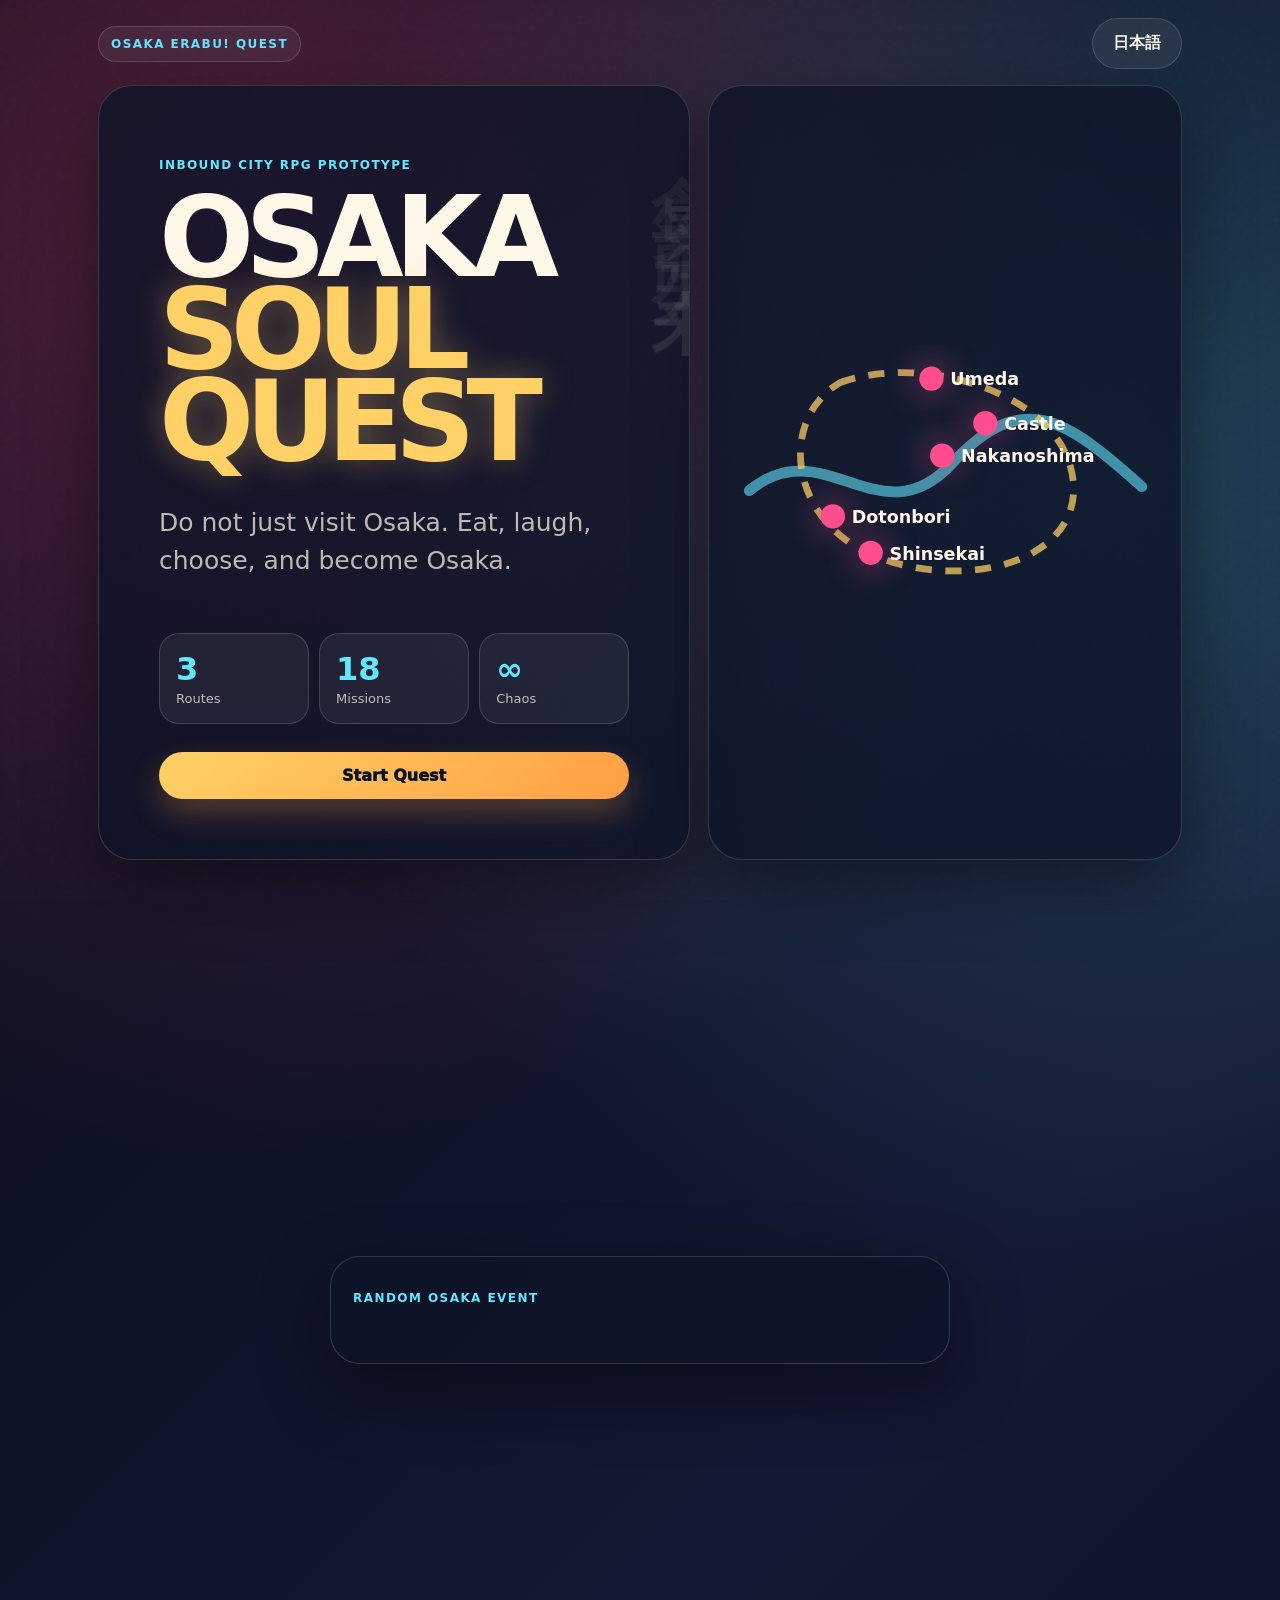
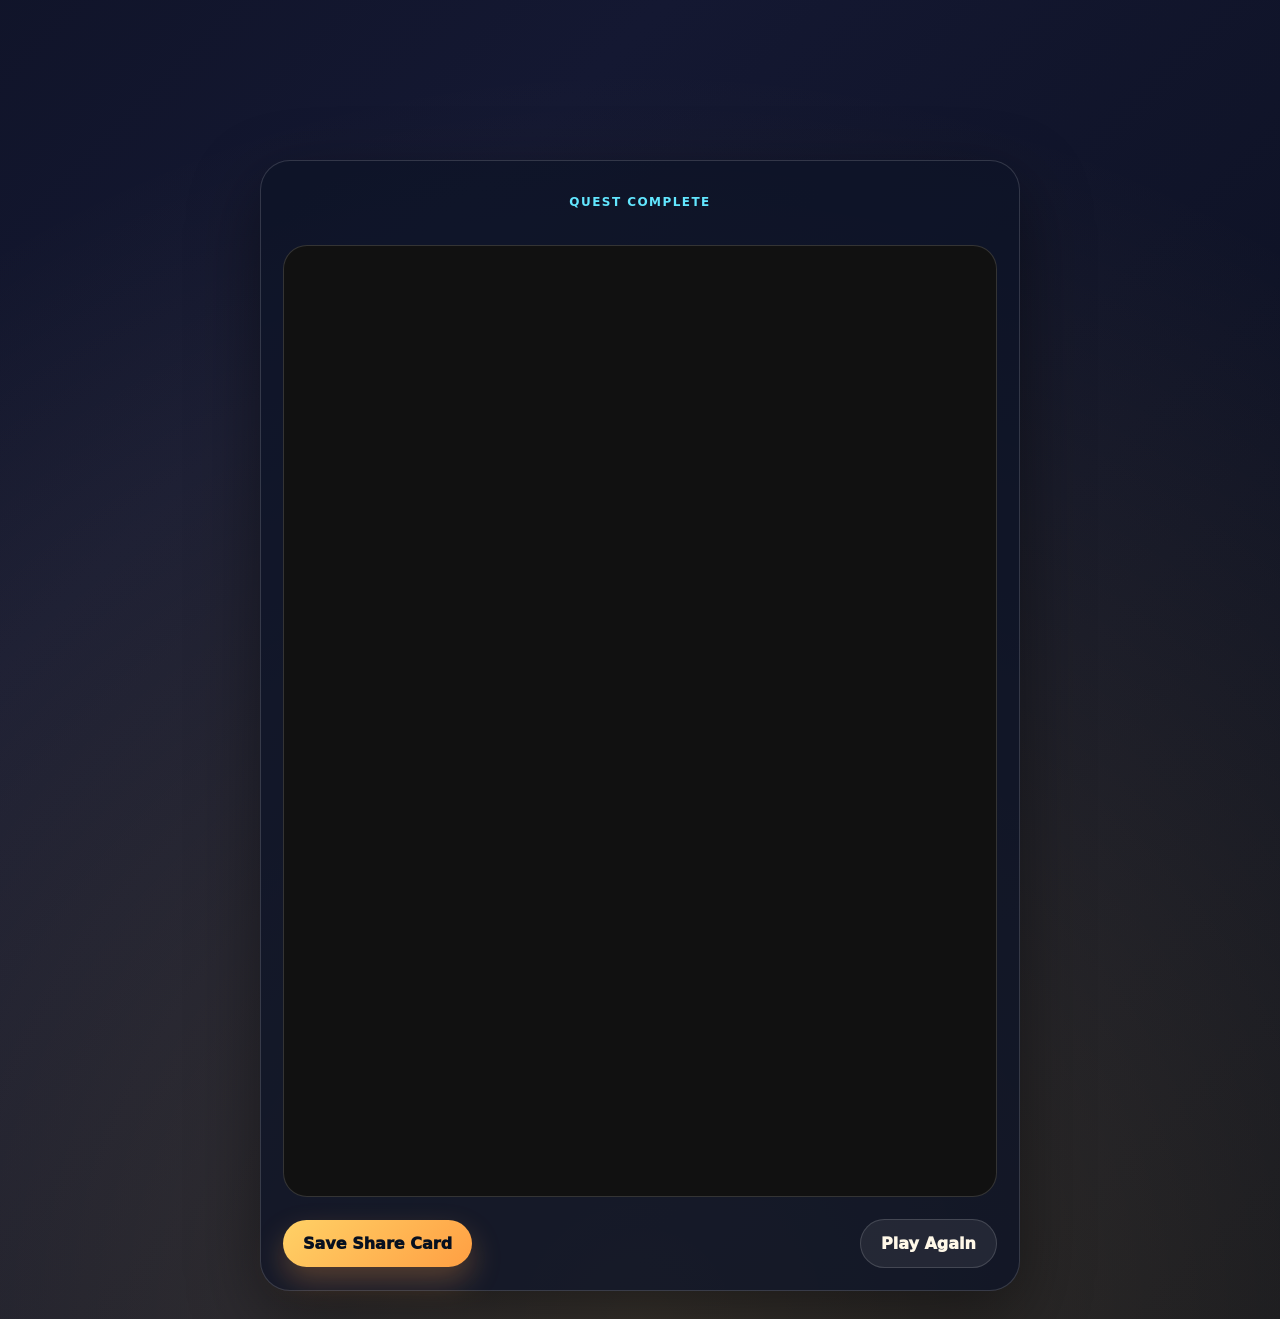
==== osaka-soul-quest/index.html @ 1fc29d1c "Deploy Osaka Soul Quest MVP" ====
<!doctype html>
<html lang="en">
<head>
<meta charset="utf-8" />
<meta name="viewport" content="width=device-width,initial-scale=1,viewport-fit=cover" />
<title>OSAKA SOUL QUEST</title>
<meta name="theme-color" content="#080b16" />
<style>
:root{--bg:#080b16;--panel:rgba(14,20,39,.78);--line:rgba(255,255,255,.15);--text:#fff8e8;--muted:rgba(255,248,232,.72);--gold:#ffd166;--pink:#ff4d8d;--cyan:#62e7ff;--orange:#ff9f43;--green:#8affb2;--purple:#b086ff;font-family:Inter,system-ui,-apple-system,BlinkMacSystemFont,"Segoe UI",sans-serif}*{box-sizing:border-box}body{margin:0;min-height:100dvh;color:var(--text);background:radial-gradient(circle at 18% 8%,rgba(255,77,141,.28),transparent 32%),radial-gradient(circle at 85% 16%,rgba(98,231,255,.22),transparent 31%),radial-gradient(circle at 50% 100%,rgba(255,209,102,.18),transparent 42%),linear-gradient(135deg,#080b16,#141832 54%,#090d1a);overflow-x:hidden}body:before{content:"";position:fixed;inset:0;pointer-events:none;opacity:.16;background-image:url("data:image/svg+xml,%3Csvg viewBox='0 0 180 180' xmlns='http://www.w3.org/2000/svg'%3E%3Cfilter id='n'%3E%3CfeTurbulence type='fractalNoise' baseFrequency='.8' numOctaves='3' stitchTiles='stitch'/%3E%3C/filter%3E%3Crect width='180' height='180' filter='url(%23n)' opacity='.5'/%3E%3C/svg%3E");mix-blend-mode:soft-light}.app{width:min(1120px,100%);min-height:100dvh;margin:0 auto;padding:max(18px,env(safe-area-inset-top)) 18px max(28px,env(safe-area-inset-bottom))}.screen{display:none;animation:rise .28s ease both}.screen.active{display:block}@keyframes rise{from{opacity:0;transform:translateY(10px)}to{opacity:1;transform:none}}.glass{border:1px solid var(--line);background:var(--panel);box-shadow:0 24px 70px rgba(0,0,0,.44);backdrop-filter:blur(22px);-webkit-backdrop-filter:blur(22px)}button{font:inherit;color:inherit;border:0;cursor:pointer;-webkit-tap-highlight-color:transparent}button:disabled{opacity:.42;cursor:not-allowed}.top,.head,.playHead,.meterRow,.finalActions{display:flex;align-items:center;justify-content:space-between;gap:14px}.top{margin-bottom:16px}.brand,.eyebrow{letter-spacing:.12em;text-transform:uppercase;font-size:12px;color:var(--cyan);font-weight:900}.brand{padding:10px 12px;border:1px solid var(--line);border-radius:999px;background:rgba(255,255,255,.06)}.hero{display:grid;grid-template-columns:1fr .8fr;gap:18px}.heroCard{min-height:620px;border-radius:34px;padding:clamp(24px,5vw,60px);display:flex;flex-direction:column;justify-content:center;position:relative;overflow:hidden}.heroCard:after{content:"食 笑 商 水 天 未来";position:absolute;right:-40px;top:35px;writing-mode:vertical-rl;font-size:66px;font-weight:1000;color:rgba(255,255,255,.055)}h1{margin:8px 0 12px;font-size:clamp(54px,10vw,112px);line-height:.82;letter-spacing:-.08em}h1 span{color:var(--gold);text-shadow:0 0 32px rgba(255,209,102,.35)}.copy{max-width:560px;color:var(--muted);font-size:clamp(18px,2.4vw,25px);line-height:1.52}.stats{display:grid;grid-template-columns:repeat(3,1fr);gap:10px;margin:28px 0}.stats div{padding:16px;border-radius:20px;border:1px solid var(--line);background:rgba(255,255,255,.06)}.stats strong{display:block;font-size:32px;color:var(--cyan)}.stats span{color:var(--muted);font-size:13px}.primary,.ghost,.back{border-radius:999px;padding:14px 20px;font-weight:950;transition:.16s}.primary{color:#07101f;background:linear-gradient(135deg,var(--gold),var(--orange));box-shadow:0 14px 30px rgba(255,159,67,.28)}.ghost,.back{background:rgba(255,255,255,.07);border:1px solid var(--line)}.primary:active,.ghost:active,.back:active,.card:active,.route:active,.choice:active{transform:scale(.98)}.pulse{animation:pulse 1.8s ease-in-out infinite}@keyframes pulse{50%{box-shadow:0 0 0 10px rgba(255,209,102,.10)}}.map{min-height:620px;border-radius:34px;padding:20px;display:flex;align-items:center}.map svg{width:100%;height:auto}.river{fill:none;stroke:var(--cyan);stroke-width:8;stroke-linecap:round;opacity:.58}.loop{fill:none;stroke:var(--gold);stroke-width:5;stroke-dasharray:12 10;opacity:.72}.node circle{fill:var(--pink);filter:drop-shadow(0 0 12px rgba(255,77,141,.65))}.node text{fill:var(--text);font-size:13px;font-weight:850}.head{margin:14px 0 18px}.head h2,.playHead h2{margin:2px 0 0;font-size:clamp(28px,4vw,48px);line-height:1}.grid,.routes{display:grid;grid-template-columns:repeat(3,1fr);gap:14px}.card,.route{padding:18px;border-radius:24px;text-align:left;background:rgba(255,255,255,.06);border:1px solid var(--line);min-height:150px}.card.active,.route.active,.choice.active{outline:3px solid rgba(255,209,102,.9);background:rgba(255,209,102,.12)}.icon{font-size:38px}.card h3,.route h3{margin:10px 0 8px;font-size:22px}.card p,.route p{margin:0;color:var(--muted);line-height:1.45}.route small{display:inline-block;margin-top:12px;color:var(--gold);font-weight:900}.sticky{position:sticky;bottom:14px;width:100%;margin-top:18px}.playHead{position:sticky;top:10px;z-index:3;border-radius:24px;padding:16px 18px;margin-bottom:14px}.hud{border-radius:24px;padding:16px;margin-bottom:16px}.meter{height:14px;border-radius:999px;background:rgba(255,255,255,.09);overflow:hidden}.fill{height:100%;width:0;background:linear-gradient(90deg,var(--cyan),var(--pink),var(--gold));border-radius:inherit;transition:.25s}.souls{display:flex;flex-wrap:wrap;gap:8px;margin-top:12px}.soul{padding:8px 10px;border-radius:999px;background:rgba(255,255,255,.07);border:1px solid var(--line);font-size:12px;font-weight:850}.layout{display:grid;grid-template-columns:1fr 330px;gap:16px}.mission,.side,.eventCard,.finalCard{border-radius:30px;padding:22px}.badge{width:54px;height:54px;border-radius:18px;display:grid;place-items:center;background:linear-gradient(135deg,var(--pink),var(--purple));font-size:22px;font-weight:1000}.place{color:var(--gold);font-weight:900;margin:14px 0 4px}.mission h3{font-size:clamp(30px,5vw,58px);line-height:.98;margin:0 0 14px}.story{font-size:18px;line-height:1.62;color:var(--muted)}.interaction{display:grid;gap:10px;margin:18px 0}.choice{width:100%;text-align:left;border-radius:18px;padding:14px 16px;background:rgba(255,255,255,.07);border:1px solid var(--line);font-weight:850}.actions{display:flex;gap:10px}.actions .primary{flex:1}.timeline{padding-left:22px;color:var(--muted)}.timeline li{margin:0 0 10px}.timeline li.done{color:var(--green);font-weight:900}.phrase{margin-top:18px;border-radius:22px;padding:18px;background:rgba(255,255,255,.06);border:1px solid var(--line)}.phrase strong{display:block;font-size:24px;color:var(--gold)}.phrase span{color:var(--muted)}.event{min-height:100dvh;display:grid;place-items:center}.eventCard{width:min(620px,100%)}.eventCard h2{font-size:44px;line-height:1;margin:8px 0 12px}.final{display:grid;place-items:center}.finalCard{width:min(760px,100%);text-align:center}.finalCard h2{font-size:clamp(34px,7vw,68px);line-height:.98;color:var(--gold);margin:8px 0 10px}canvas{width:100%;height:auto;border-radius:24px;border:1px solid var(--line);margin:18px 0;background:#111}.toast{position:fixed;left:50%;bottom:max(20px,env(safe-area-inset-bottom));transform:translateX(-50%);z-index:50;padding:12px 16px;border-radius:999px;background:rgba(8,11,22,.92);border:1px solid var(--line);box-shadow:0 14px 40px rgba(0,0,0,.35);font-weight:900;white-space:nowrap}@media(max-width:840px){.hero,.layout{grid-template-columns:1fr}.map,.heroCard{min-height:auto}.map{padding:8px}.grid,.routes{grid-template-columns:1fr}.stats{grid-template-columns:repeat(3,1fr)}.side{display:none}.actions,.finalActions{flex-direction:column}.actions button,.finalActions button{width:100%}.playHead{top:6px}}
</style>
</head>
<body>
<main class="app">
<section id="start" class="screen active">
  <div class="top"><div class="brand">OSAKA ERABU! QUEST</div><button id="lang" class="ghost">日本語</button></div>
  <div class="hero">
    <div class="heroCard glass">
      <p class="eyebrow">Inbound city RPG prototype</p>
      <h1>OSAKA<br><span>SOUL QUEST</span></h1>
      <p id="heroCopy" class="copy">Do not just visit Osaka. Eat, laugh, choose, and become Osaka.</p>
      <div class="stats"><div><strong>3</strong><span>Routes</span></div><div><strong>18</strong><span>Missions</span></div><div><strong>∞</strong><span>Chaos</span></div></div>
      <button id="startBtn" class="primary pulse">Start Quest</button>
    </div>
    <div class="map glass"><svg viewBox="0 0 320 190" role="img" aria-label="Stylized Osaka route map"><path class="river" d="M15 108 C70 62,112 145,165 88 S250 55,306 105"/><path class="loop" d="M82 28 C142 6,238 34,253 90 C271 155,185 184,112 158 C45 134,35 56,82 28Z"/><g class="node" transform="translate(77 127)"><circle r="9"/><text x="14" y="5">Dotonbori</text></g><g class="node" transform="translate(105 154)"><circle r="9"/><text x="14" y="5">Shinsekai</text></g><g class="node" transform="translate(190 58)"><circle r="9"/><text x="14" y="5">Castle</text></g><g class="node" transform="translate(158 82)"><circle r="9"/><text x="14" y="5">Nakanoshima</text></g><g class="node" transform="translate(150 25)"><circle r="9"/><text x="14" y="5">Umeda</text></g></svg></div>
  </div>
</section>
<section id="setup" class="screen">
  <div class="head"><button class="back" data-go="start">←</button><div><p class="eyebrow" id="setupEyebrow">Choose your play style</p><h2 id="setupTitle">Who enters Osaka?</h2></div></div>
  <div id="avatars" class="grid"></div>
  <div class="head"><div><p class="eyebrow" id="routeEyebrow">Choose your route</p><h2 id="routeTitle">Pick a city quest</h2></div></div>
  <div id="routes" class="routes"></div>
  <button id="begin" class="primary sticky" disabled>Begin Route</button>
</section>
<section id="play" class="screen">
  <header class="playHead glass"><div><p id="routeLabel" class="eyebrow">Route</p><h2 id="missionTitle">Mission</h2></div><button id="reset" class="ghost">Reset</button></header>
  <div class="hud glass"><div class="meterRow"><span>Chaos Meter</span><strong id="chaosNum">0</strong></div><div class="meter"><div id="chaosFill" class="fill"></div></div><div id="soulRow" class="souls"></div></div>
  <div class="layout"><article class="mission glass"><div id="badge" class="badge">01</div><p id="place" class="place">Osaka</p><h3 id="headline">Mission</h3><p id="story" class="story"></p><div id="interaction" class="interaction"></div><div class="actions"><button id="skip" class="ghost">Skip</button><button id="complete" class="primary">Complete Mission</button></div></article><aside class="side glass"><h3>Route Progress</h3><ol id="timeline" class="timeline"></ol><div class="phrase"><p class="eyebrow">Osaka phrase</p><strong id="phraseText">Maido!</strong><span id="phraseMean">Hello / thanks in Osaka merchant style</span></div></aside></div>
</section>
<section id="event" class="screen event"><div class="eventCard glass"><p class="eyebrow">Random Osaka Event</p><h2 id="eventTitle"></h2><p id="eventText" class="story"></p><div id="eventChoices" class="interaction"></div></div></section>
<section id="final" class="screen final"><div class="finalCard glass"><p class="eyebrow">Quest complete</p><h2 id="finalTitle"></h2><p id="finalSub" class="story"></p><canvas id="card" width="900" height="1200"></canvas><div class="finalActions"><button id="download" class="primary">Save Share Card</button><button id="again" class="ghost">Play Again</button></div></div></section>
</main>
<script>
const $=id=>document.getElementById(id);const jp=x=>state.lang==='jp'?x.jp:x.en;const state={lang:'en',avatar:null,route:null,i:0,chaos:0,event:0,choice:null,souls:{food:0,laugh:0,merchant:0,samurai:0,future:0,water:0}};
const text={start:{en:'Start Quest',jp:'クエスト開始'},hero:{en:'Do not just visit Osaka. Eat, laugh, choose, and become Osaka.',jp:'大阪は見る街ではない。食べて、笑って、選んで、大阪になる街だ。'},setup:{en:'Who enters Osaka?',jp:'誰として大阪に入る？'},pick:{en:'Pick a city quest',jp:'街のクエストを選ぶ'},begin:{en:'Begin Route',jp:'ルート開始'},complete:{en:'Complete Mission',jp:'ミッション達成'},skip:{en:'Skip',jp:'スキップ'},reset:{en:'Reset',jp:'リセット'},choose:{en:'Choose one action first.',jp:'まず行動を1つ選んでください。'},done:{en:'Mission complete. Chaos rises.',jp:'ミッション達成。カオスが上がった。'},final:{en:'You did not visit Osaka. Osaka chose you.',jp:'大阪に来たのではない。大阪に選ばれた。'}};
const soulName={food:{en:'Food',jp:'食'},laugh:{en:'Laugh',jp:'笑'},merchant:{en:'Merchant',jp:'商'},samurai:{en:'Samurai',jp:'侍'},future:{en:'Future',jp:'未来'},water:{en:'Water',jp:'水都'}};
const avatars=[{id:'food',icon:'🍜',name:{en:'Food Hunter',jp:'食いだおれハンター'},desc:{en:'Follow smell, steam, and local queues.',jp:'匂い・湯気・行列を追う旅人。'}},{id:'night',icon:'🌃',name:{en:'Night Explorer',jp:'ネオン探索者'},desc:{en:'Hunt signs, alleys, and after-dark magic.',jp:'看板・路地・夜の魔力を狩る。'}},{id:'culture',icon:'🏯',name:{en:'Culture Samurai',jp:'文化サムライ'},desc:{en:'Read the city through history and design.',jp:'歴史と設計で街を読む。'}}];
const routes=[{id:'doton',name:{en:'Dotonbori Food Chaos',jp:'道頓堀フードカオス'},desc:{en:'A fast 90-minute quest for food, signs, jokes, and hidden alleys.',jp:'食・看板・笑い・路地を90分で攻略。'},tag:{en:'Best first Osaka',jp:'初大阪に最強'},missions:[{place:'Dotonbori',title:{en:'The Giant Sign Trial',jp:'巨大看板の試練'},story:{en:'A crab, a runner, and a dragon are screaming for attention. Osaka asks: are you only a tourist, or can you read the chaos?',jp:'カニ、グリコ、龍。大阪の看板が叫んでいる。君は観光客で終わるか、混沌を読めるか。'},type:'choice',choices:[['Take a perfect photo','写真を撮る',{chaos:8,laugh:4}],['Find the cheapest takoyaki nearby','安いたこ焼きを探す',{chaos:12,food:8,merchant:8}],['Ask someone why the signs are so huge','なぜ看板が巨大か聞く',{chaos:16,laugh:10,merchant:4}]]},{place:'Hozenji Yokocho',title:{en:'Quiet Osaka Appears',jp:'静かな大阪を見つけろ'},story:{en:'After neon noise, a stone alley appears. Find the contrast: loud Osaka outside, prayer-like Osaka inside.',jp:'ネオンの後に石畳の路地が現れる。外は騒がしく、中は祈りのような大阪。'},reward:{chaos:10,water:5,samurai:6}},{place:'Kuromon Market',title:{en:'The Kuidaore Choice',jp:'食いだおれの選択'},story:{en:'Pick one: octopus, beef, strawberry, or something you cannot explain. Your stomach becomes your compass.',jp:'タコ、牛、いちご、説明できない何か。胃袋がコンパスになる。'},type:'choice',choices:[['Eat the most Osaka-looking thing','一番大阪っぽいものを食べる',{chaos:18,food:16}],['Compare prices before buying','値段を見比べる',{chaos:10,merchant:14}],['Ask the shop owner what locals choose','地元のおすすめを聞く',{chaos:16,laugh:6,food:10}]]},{place:'Namba',title:{en:'Become the Punchline',jp:'ツッコミになれ'},story:{en:'Learn one phrase and use it with confidence: “Nandeyanen!” Osaka rewards courage more than perfect grammar.',jp:'「なんでやねん」を覚えて使え。大阪は文法より勇気を評価する。'},reward:{chaos:18,laugh:18}}]},{id:'neon',name:{en:'Shinsekai Neon Hunt',jp:'新世界ネオンハント'},desc:{en:'A night quest through Tsutenkaku, kushikatsu rules, and reflected neon.',jp:'通天閣、串カツルール、水面ネオンを攻略する夜クエスト。'},tag:{en:'Best at night',jp:'夜に最強'},missions:[{place:'Shinsekai',title:{en:'Find the Neon God',jp:'ネオン神を探せ'},story:{en:'Tsutenkaku watches the street. Your mission: find the loudest sign and salute it like a local legend.',jp:'通天閣が街を見下ろす。一番うるさい看板を見つけ、伝説として敬礼せよ。'},reward:{chaos:16,laugh:8,future:5}},{place:'Kushikatsu Street',title:{en:'The Sauce Rule',jp:'ソースの掟'},story:{en:'A sacred Osaka law appears: no double dipping. Respect the rule and earn merchant discipline.',jp:'大阪の聖なる掟「二度漬け禁止」。守れば商人の規律を得る。'},type:'choice',choices:[['Respect the rule perfectly','完璧に守る',{chaos:10,merchant:10}],['Explain the rule to another tourist','他の観光客に教える',{chaos:16,laugh:8,merchant:8}],['Order one more skewer for courage','勇気の一本を追加',{chaos:18,food:14}]]},{place:'Dotonbori River',title:{en:'Reflect the Chaos',jp:'混沌を水面に映せ'},story:{en:'Take the city from a new angle: neon on water. Osaka is not one layer; it is reflection, noise, and appetite.',jp:'水面に映るネオンを見る。大阪は一層ではない。反射、騒音、食欲の重なりだ。'},reward:{chaos:14,water:14,future:6}},{place:'Umeda Sky View',title:{en:'Night Boss: Future Osaka',jp:'夜のラスボス：未来大阪'},story:{en:'End above the city. From here, the chaos becomes a board game. You are no longer lost. You are mapping Osaka.',jp:'街の上で終える。混沌は盤面になる。君はもう迷子ではない。大阪を読んでいる。'},reward:{chaos:20,future:18,samurai:8}}]},{id:'castle',name:{en:'Castle to Umeda Future Route',jp:'大阪城から梅田未来ルート'},desc:{en:'History, water city, architecture, and the final jump into Umeda.',jp:'歴史、水都、建築、梅田の未来へ飛ぶルート。'},tag:{en:'Best culture route',jp:'文化攻略向け'},missions:[{place:'Osaka Castle',title:{en:'Board of the Warlord',jp:'天下人の盤面'},story:{en:'Stand before the castle and imagine Osaka as strategy: roads, rivers, markets, power, and timing.',jp:'城の前で大阪を戦略として見る。道、川、市場、権力、タイミング。'},reward:{chaos:12,samurai:18,merchant:6}},{place:'Nakanoshima',title:{en:'Water City Decoder',jp:'水都の暗号を解け'},story:{en:'Rivers shaped Osaka. Cross one bridge slowly and notice how commerce follows infrastructure.',jp:'川が大阪を形づくった。橋をゆっくり渡り、商売がインフラに沿って動くことを見る。'},reward:{chaos:10,water:18,merchant:8}},{place:'Umeda',title:{en:'The Vertical Maze',jp:'梅田立体迷宮'},story:{en:'Osaka turns vertical. Stations, malls, towers, tunnels. Choose whether to fight the maze or become it.',jp:'大阪が立体になる。駅、商業施設、ビル、地下街。迷宮と戦うか、迷宮になるか。'},type:'choice',choices:[['Use signs like a strategist','案内板を戦略家として読む',{chaos:10,samurai:10,future:10}],['Follow the crowd flow','人流に乗る',{chaos:16,merchant:8,future:8}],['Get lost on purpose','あえて迷う',{chaos:24,laugh:6,future:8}]]},{place:'Grand Green / Sky Building',title:{en:'Future Soul Unlocked',jp:'未来の魂、解放'},story:{en:'End in the new Osaka: green public space, towers, and night air. The city is not finished. Neither are you.',jp:'新しい大阪で終える。緑の公共空間、ビル、夜風。街はまだ完成していない。君も同じだ。'},reward:{chaos:18,future:20,water:6}}]}];
const events=[{title:{en:'Local Grandma Blocks Your Path',jp:'地元のおばちゃんが道をふさぐ'},text:{en:'She points somewhere and says a lot very fast. You understand nothing, but feel blessed.',jp:'ものすごい速さで何かを教えてくれる。意味は分からないが、ありがたい。'},choices:[['Smile and say “Maido!”','笑顔で「まいど」と言う',{chaos:12,laugh:10}],['Follow her direction','指差す方向へ行く',{chaos:16,merchant:4}],['Bow like a samurai','武士のように礼をする',{chaos:10,samurai:8}]]},{title:{en:'Rain Turns Neon Into Magic',jp:'雨でネオンが魔法になる'},text:{en:'The street gets wet. Every sign becomes twice as powerful.',jp:'道が濡れ、すべての看板の威力が2倍になる。'},choices:[['Take a reflection photo','反射写真を撮る',{chaos:14,water:10,future:4}],['Run to the closest food smell','一番近い匂いへ走る',{chaos:18,food:8}],['Hide under a shopping arcade','商店街に避難する',{chaos:8,merchant:8}]]}];
const phrases=[['Maido!','Hello / thanks in Osaka merchant style'],['Nandeyanen!','Classic Osaka-style “Why?!”'],['Ookini','Thank you, warmly'],['Bochi bochi','Not bad / getting by']];
function show(id){document.querySelectorAll('.screen').forEach(s=>s.classList.remove('active'));$(id).classList.add('active');scrollTo({top:0,behavior:'smooth'})}function t(k){return text[k][state.lang]}function route(){return routes.find(r=>r.id===state.route)}function mission(){return route().missions[state.i]}function add(rew){Object.entries(rew||{}).forEach(([k,v])=>k==='chaos'?state.chaos=Math.min(100,state.chaos+v):state.souls[k]+=v)}function toast(m){let e=document.createElement('div');e.className='toast';e.textContent=m;document.body.appendChild(e);setTimeout(()=>e.remove(),1500)}
function langRender(){$('lang').textContent=state.lang==='en'?'日本語':'English';$('heroCopy').textContent=t('hero');$('startBtn').textContent=t('start');$('setupEyebrow').textContent=state.lang==='en'?'Choose your play style':'プレイスタイルを選ぶ';$('setupTitle').textContent=t('setup');$('routeEyebrow').textContent=state.lang==='en'?'Choose your route':'ルートを選ぶ';$('routeTitle').textContent=t('pick');$('begin').textContent=t('begin');$('complete').textContent=t('complete');$('skip').textContent=t('skip');$('reset').textContent=t('reset');renderSetup();if($('play').classList.contains('active'))renderMission();}
function renderSetup(){$('avatars').innerHTML=avatars.map(a=>`<button class="card ${state.avatar===a.id?'active':''}" data-avatar="${a.id}"><div class="icon">${a.icon}</div><h3>${jp(a.name)}</h3><p>${jp(a.desc)}</p></button>`).join('');$('routes').innerHTML=routes.map(r=>`<button class="route ${state.route===r.id?'active':''}" data-route="${r.id}"><h3>${jp(r.name)}</h3><p>${jp(r.desc)}</p><small>${jp(r.tag)}</small></button>`).join('');$('begin').disabled=!(state.avatar&&state.route)}
function renderMission(){let r=route(),m=mission();state.choice=null;$('routeLabel').textContent=jp(r.name);$('missionTitle').textContent=jp(m.title);$('badge').textContent=String(state.i+1).padStart(2,'0');$('place').textContent=m.place;$('headline').textContent=jp(m.title);$('story').textContent=jp(m.story);$('chaosNum').textContent=Math.round(state.chaos);$('chaosFill').style.width=state.chaos+'%';$('soulRow').innerHTML=Object.entries(state.souls).map(([k,v])=>`<span class="soul">${jp(soulName[k])} ${v}</span>`).join('');$('timeline').innerHTML=r.missions.map((x,idx)=>`<li class="${idx<state.i?'done':''}">${jp(x.title)}</li>`).join('');let p=phrases[state.i%phrases.length];$('phraseText').textContent=p[0];$('phraseMean').textContent=p[1];$('interaction').innerHTML=m.type==='choice'?m.choices.map((c,i)=>`<button class="choice" data-choice="${i}">${state.lang==='jp'?c[1]:c[0]}</button>`).join(''):`<button class="choice active" disabled>${state.lang==='jp'?'現地で体験したら達成を押す':'Experience it in the city, then complete it.'}</button>`}
function begin(){if(!(state.avatar&&state.route))return;state.i=0;state.chaos=0;state.event=0;state.souls={food:0,laugh:0,merchant:0,samurai:0,future:0,water:0};renderMission();show('play')}function complete(skip=false){let m=mission();if(!skip&&m.type==='choice'&&state.choice===null){toast(t('choose'));return}if(skip)add({chaos:2});else if(m.type==='choice')add(m.choices[state.choice][2]);else add(m.reward);state.i++;toast(t('done'));if(state.i>=route().missions.length){finale();show('final');return}if(state.i>0&&state.i%2===0){renderEvent();show('event')}else renderMission()}function renderEvent(){let e=events[state.event%events.length];$('eventTitle').textContent=jp(e.title);$('eventText').textContent=jp(e.text);$('eventChoices').innerHTML=e.choices.map((c,i)=>`<button class="choice" data-event="${i}">${state.lang==='jp'?c[1]:c[0]}</button>`).join('')}function eventChoice(i){add(events[state.event%events.length].choices[i][2]);state.event++;renderMission();show('play')}function topSouls(){return Object.entries(state.souls).sort((a,b)=>b[1]-a[1])}function title(){let top=topSouls()[0][0],second=topSouls()[1];let adj={food:['Kuidaore','食いだおれ'],laugh:['Comedy','なんでやねん'],merchant:['Merchant','商人'],samurai:['Samurai','天下'],future:['Future','未来都市'],water:['Water','水都']}[top][state.lang==='jp'?1:0];let noun={doton:['Dotonbori Beast','道頓堀マスター'],neon:['Neon God Chosen','ネオン神の契約者'],castle:['Osaka Board Conqueror','大阪盤面の攻略者']}[state.route][state.lang==='jp'?1:0];return adj+' '+noun+(second[1]>18?' × '+jp(soulName[second[0]]):'')}function finale(){let ttl=title();$('finalTitle').textContent=ttl;$('finalSub').textContent=t('final');draw(ttl)}function draw(ttl){let c=$('card'),x=c.getContext('2d'),w=c.width,h=c.height,ava=avatars.find(a=>a.id===state.avatar),r=route();let g=x.createLinearGradient(0,0,w,h);g.addColorStop(0,'#0b1020');g.addColorStop(.45,'#1a1d42');g.addColorStop(1,'#3b1730');x.fillStyle=g;x.fillRect(0,0,w,h);for(let i=0;i<60;i++){x.globalAlpha=.22;x.beginPath();x.arc(Math.random()*w,Math.random()*h,3+Math.random()*10,0,Math.PI*2);x.fillStyle=i%3?'#62e7ff':'#ffd166';x.fill()}x.globalAlpha=1;x.strokeStyle='rgba(255,255,255,.24)';x.lineWidth=3;round(x,58,58,w-116,h-116,48,0,1);x.fillStyle='#62e7ff';x.font='900 30px system-ui';x.fillText('OSAKA SOUL QUEST',90,130);x.fillStyle='#ffd166';x.font='1000 64px system-ui';wrap(x,ttl,90,245,w-180,76);x.fillStyle='rgba(255,248,232,.84)';x.font='800 30px system-ui';wrap(x,jp(r.name),90,440,w-180,42);x.fillStyle='rgba(255,255,255,.08)';round(x,90,540,w-180,260,34,1,0);x.fillStyle='#fff8e8';x.font='900 38px system-ui';x.fillText(ava.icon+' '+jp(ava.name),125,610);x.font='800 34px system-ui';topSouls().slice(0,3).forEach(([k,v],i)=>{x.fillStyle=['#ffd166','#62e7ff','#ff4d8d'][i];x.fillText(`${jp(soulName[k])}: ${v}`,125,675+i*50)});x.fillStyle='rgba(255,255,255,.08)';round(x,90,850,w-180,150,34,1,0);x.fillStyle='#ffd166';x.font='1000 52px system-ui';x.fillText('CHAOS '+Math.round(state.chaos),125,925);x.fillStyle='rgba(255,248,232,.78)';x.font='700 28px system-ui';x.fillText(t('final'),125,975);x.fillStyle='rgba(255,248,232,.72)';x.font='800 22px system-ui';x.fillText('OSAKA ERABU!',90,h-110)}function round(c,x,y,w,h,r,f,s){c.beginPath();c.moveTo(x+r,y);c.arcTo(x+w,y,x+w,y+h,r);c.arcTo(x+w,y+h,x,y+h,r);c.arcTo(x,y+h,x,y,r);c.arcTo(x,y,x+w,y,r);c.closePath();if(f)c.fill();if(s)c.stroke()}function wrap(c,txt,x,y,max,lh){let words=txt.split(' '),line='',cy=y;words.forEach((word,i)=>{let test=line?line+' '+word:word;if(c.measureText(test).width>max&&i){c.fillText(line,x,cy);line=word;cy+=lh}else line=test});c.fillText(line,x,cy)}function reset(){state.avatar=null;state.route=null;state.i=0;state.chaos=0;state.event=0;state.choice=null;state.souls={food:0,laugh:0,merchant:0,samurai:0,future:0,water:0};langRender();show('start')}
document.addEventListener('click',e=>{let a=e.target.closest('[data-avatar]');if(a){state.avatar=a.dataset.avatar;renderSetup()}let r=e.target.closest('[data-route]');if(r){state.route=r.dataset.route;renderSetup()}let ch=e.target.closest('[data-choice]');if(ch){state.choice=+ch.dataset.choice;document.querySelectorAll('[data-choice]').forEach(b=>b.classList.remove('active'));ch.classList.add('active')}let ev=e.target.closest('[data-event]');if(ev)eventChoice(+ev.dataset.event);let go=e.target.closest('[data-go]');if(go)show(go.dataset.go)});$('lang').onclick=()=>{state.lang=state.lang==='en'?'jp':'en';langRender()};$('startBtn').onclick=()=>{renderSetup();show('setup')};$('begin').onclick=begin;$('complete').onclick=()=>complete(false);$('skip').onclick=()=>complete(true);$('reset').onclick=reset;$('again').onclick=reset;$('download').onclick=()=>{let a=document.createElement('a');a.download='osaka-soul-quest-card.png';a.href=$('card').toDataURL('image/png');a.click()};langRender();
</script>
</body>
</html>
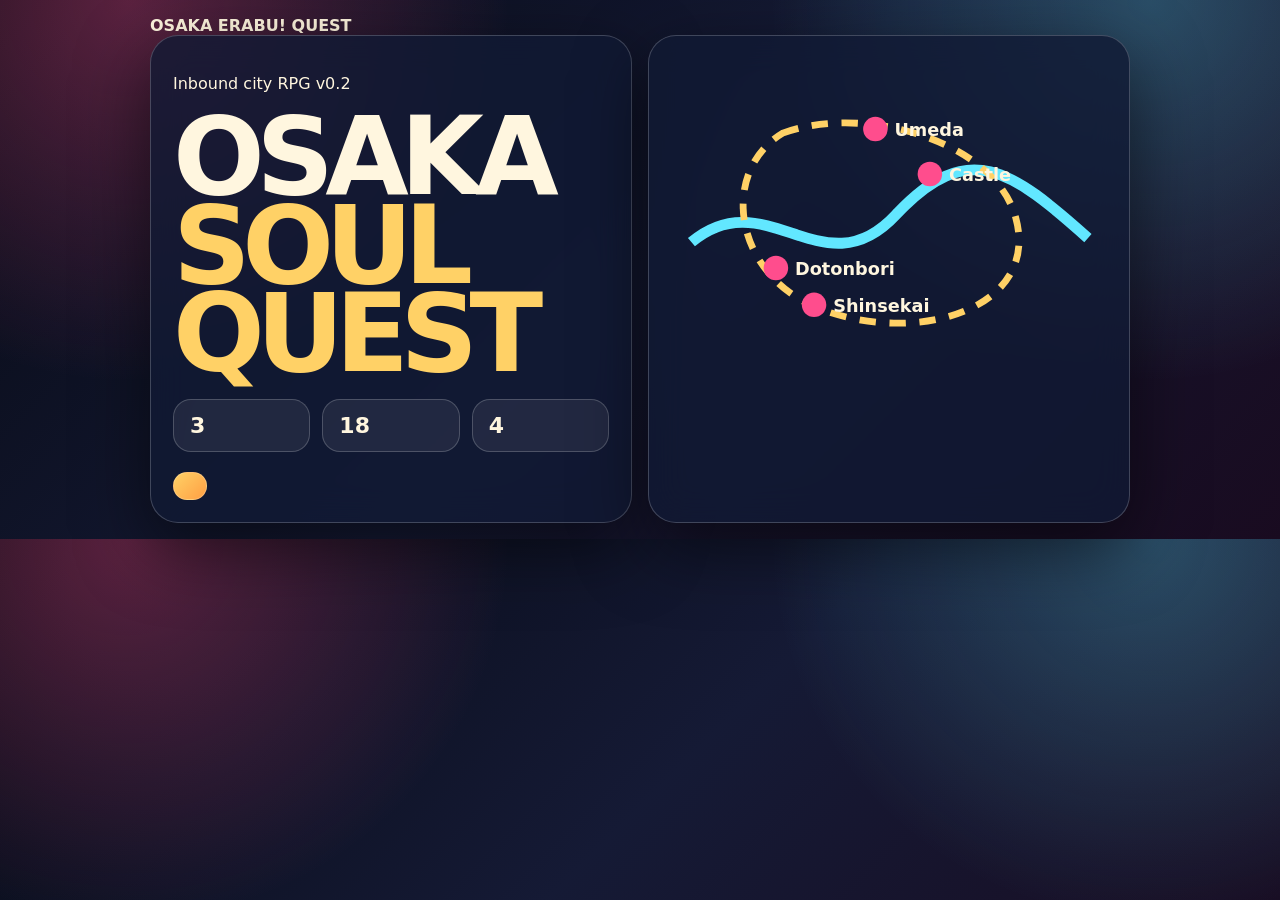
==== commit b80f0057: "Improve Osaka Soul Quest to v0.2" ====
--- a/osaka-soul-quest/index.html
+++ b/osaka-soul-quest/index.html
@@ -1,58 +1 @@
-<!doctype html>
-<html lang="en">
-<head>
-<meta charset="utf-8" />
-<meta name="viewport" content="width=device-width,initial-scale=1,viewport-fit=cover" />
-<title>OSAKA SOUL QUEST</title>
-<meta name="theme-color" content="#080b16" />
-<style>
-:root{--bg:#080b16;--panel:rgba(14,20,39,.78);--line:rgba(255,255,255,.15);--text:#fff8e8;--muted:rgba(255,248,232,.72);--gold:#ffd166;--pink:#ff4d8d;--cyan:#62e7ff;--orange:#ff9f43;--green:#8affb2;--purple:#b086ff;font-family:Inter,system-ui,-apple-system,BlinkMacSystemFont,"Segoe UI",sans-serif}*{box-sizing:border-box}body{margin:0;min-height:100dvh;color:var(--text);background:radial-gradient(circle at 18% 8%,rgba(255,77,141,.28),transparent 32%),radial-gradient(circle at 85% 16%,rgba(98,231,255,.22),transparent 31%),radial-gradient(circle at 50% 100%,rgba(255,209,102,.18),transparent 42%),linear-gradient(135deg,#080b16,#141832 54%,#090d1a);overflow-x:hidden}body:before{content:"";position:fixed;inset:0;pointer-events:none;opacity:.16;background-image:url("data:image/svg+xml,%3Csvg viewBox='0 0 180 180' xmlns='http://www.w3.org/2000/svg'%3E%3Cfilter id='n'%3E%3CfeTurbulence type='fractalNoise' baseFrequency='.8' numOctaves='3' stitchTiles='stitch'/%3E%3C/filter%3E%3Crect width='180' height='180' filter='url(%23n)' opacity='.5'/%3E%3C/svg%3E");mix-blend-mode:soft-light}.app{width:min(1120px,100%);min-height:100dvh;margin:0 auto;padding:max(18px,env(safe-area-inset-top)) 18px max(28px,env(safe-area-inset-bottom))}.screen{display:none;animation:rise .28s ease both}.screen.active{display:block}@keyframes rise{from{opacity:0;transform:translateY(10px)}to{opacity:1;transform:none}}.glass{border:1px solid var(--line);background:var(--panel);box-shadow:0 24px 70px rgba(0,0,0,.44);backdrop-filter:blur(22px);-webkit-backdrop-filter:blur(22px)}button{font:inherit;color:inherit;border:0;cursor:pointer;-webkit-tap-highlight-color:transparent}button:disabled{opacity:.42;cursor:not-allowed}.top,.head,.playHead,.meterRow,.finalActions{display:flex;align-items:center;justify-content:space-between;gap:14px}.top{margin-bottom:16px}.brand,.eyebrow{letter-spacing:.12em;text-transform:uppercase;font-size:12px;color:var(--cyan);font-weight:900}.brand{padding:10px 12px;border:1px solid var(--line);border-radius:999px;background:rgba(255,255,255,.06)}.hero{display:grid;grid-template-columns:1fr .8fr;gap:18px}.heroCard{min-height:620px;border-radius:34px;padding:clamp(24px,5vw,60px);display:flex;flex-direction:column;justify-content:center;position:relative;overflow:hidden}.heroCard:after{content:"食 笑 商 水 天 未来";position:absolute;right:-40px;top:35px;writing-mode:vertical-rl;font-size:66px;font-weight:1000;color:rgba(255,255,255,.055)}h1{margin:8px 0 12px;font-size:clamp(54px,10vw,112px);line-height:.82;letter-spacing:-.08em}h1 span{color:var(--gold);text-shadow:0 0 32px rgba(255,209,102,.35)}.copy{max-width:560px;color:var(--muted);font-size:clamp(18px,2.4vw,25px);line-height:1.52}.stats{display:grid;grid-template-columns:repeat(3,1fr);gap:10px;margin:28px 0}.stats div{padding:16px;border-radius:20px;border:1px solid var(--line);background:rgba(255,255,255,.06)}.stats strong{display:block;font-size:32px;color:var(--cyan)}.stats span{color:var(--muted);font-size:13px}.primary,.ghost,.back{border-radius:999px;padding:14px 20px;font-weight:950;transition:.16s}.primary{color:#07101f;background:linear-gradient(135deg,var(--gold),var(--orange));box-shadow:0 14px 30px rgba(255,159,67,.28)}.ghost,.back{background:rgba(255,255,255,.07);border:1px solid var(--line)}.primary:active,.ghost:active,.back:active,.card:active,.route:active,.choice:active{transform:scale(.98)}.pulse{animation:pulse 1.8s ease-in-out infinite}@keyframes pulse{50%{box-shadow:0 0 0 10px rgba(255,209,102,.10)}}.map{min-height:620px;border-radius:34px;padding:20px;display:flex;align-items:center}.map svg{width:100%;height:auto}.river{fill:none;stroke:var(--cyan);stroke-width:8;stroke-linecap:round;opacity:.58}.loop{fill:none;stroke:var(--gold);stroke-width:5;stroke-dasharray:12 10;opacity:.72}.node circle{fill:var(--pink);filter:drop-shadow(0 0 12px rgba(255,77,141,.65))}.node text{fill:var(--text);font-size:13px;font-weight:850}.head{margin:14px 0 18px}.head h2,.playHead h2{margin:2px 0 0;font-size:clamp(28px,4vw,48px);line-height:1}.grid,.routes{display:grid;grid-template-columns:repeat(3,1fr);gap:14px}.card,.route{padding:18px;border-radius:24px;text-align:left;background:rgba(255,255,255,.06);border:1px solid var(--line);min-height:150px}.card.active,.route.active,.choice.active{outline:3px solid rgba(255,209,102,.9);background:rgba(255,209,102,.12)}.icon{font-size:38px}.card h3,.route h3{margin:10px 0 8px;font-size:22px}.card p,.route p{margin:0;color:var(--muted);line-height:1.45}.route small{display:inline-block;margin-top:12px;color:var(--gold);font-weight:900}.sticky{position:sticky;bottom:14px;width:100%;margin-top:18px}.playHead{position:sticky;top:10px;z-index:3;border-radius:24px;padding:16px 18px;margin-bottom:14px}.hud{border-radius:24px;padding:16px;margin-bottom:16px}.meter{height:14px;border-radius:999px;background:rgba(255,255,255,.09);overflow:hidden}.fill{height:100%;width:0;background:linear-gradient(90deg,var(--cyan),var(--pink),var(--gold));border-radius:inherit;transition:.25s}.souls{display:flex;flex-wrap:wrap;gap:8px;margin-top:12px}.soul{padding:8px 10px;border-radius:999px;background:rgba(255,255,255,.07);border:1px solid var(--line);font-size:12px;font-weight:850}.layout{display:grid;grid-template-columns:1fr 330px;gap:16px}.mission,.side,.eventCard,.finalCard{border-radius:30px;padding:22px}.badge{width:54px;height:54px;border-radius:18px;display:grid;place-items:center;background:linear-gradient(135deg,var(--pink),var(--purple));font-size:22px;font-weight:1000}.place{color:var(--gold);font-weight:900;margin:14px 0 4px}.mission h3{font-size:clamp(30px,5vw,58px);line-height:.98;margin:0 0 14px}.story{font-size:18px;line-height:1.62;color:var(--muted)}.interaction{display:grid;gap:10px;margin:18px 0}.choice{width:100%;text-align:left;border-radius:18px;padding:14px 16px;background:rgba(255,255,255,.07);border:1px solid var(--line);font-weight:850}.actions{display:flex;gap:10px}.actions .primary{flex:1}.timeline{padding-left:22px;color:var(--muted)}.timeline li{margin:0 0 10px}.timeline li.done{color:var(--green);font-weight:900}.phrase{margin-top:18px;border-radius:22px;padding:18px;background:rgba(255,255,255,.06);border:1px solid var(--line)}.phrase strong{display:block;font-size:24px;color:var(--gold)}.phrase span{color:var(--muted)}.event{min-height:100dvh;display:grid;place-items:center}.eventCard{width:min(620px,100%)}.eventCard h2{font-size:44px;line-height:1;margin:8px 0 12px}.final{display:grid;place-items:center}.finalCard{width:min(760px,100%);text-align:center}.finalCard h2{font-size:clamp(34px,7vw,68px);line-height:.98;color:var(--gold);margin:8px 0 10px}canvas{width:100%;height:auto;border-radius:24px;border:1px solid var(--line);margin:18px 0;background:#111}.toast{position:fixed;left:50%;bottom:max(20px,env(safe-area-inset-bottom));transform:translateX(-50%);z-index:50;padding:12px 16px;border-radius:999px;background:rgba(8,11,22,.92);border:1px solid var(--line);box-shadow:0 14px 40px rgba(0,0,0,.35);font-weight:900;white-space:nowrap}@media(max-width:840px){.hero,.layout{grid-template-columns:1fr}.map,.heroCard{min-height:auto}.map{padding:8px}.grid,.routes{grid-template-columns:1fr}.stats{grid-template-columns:repeat(3,1fr)}.side{display:none}.actions,.finalActions{flex-direction:column}.actions button,.finalActions button{width:100%}.playHead{top:6px}}
-</style>
-</head>
-<body>
-<main class="app">
-<section id="start" class="screen active">
-  <div class="top"><div class="brand">OSAKA ERABU! QUEST</div><button id="lang" class="ghost">日本語</button></div>
-  <div class="hero">
-    <div class="heroCard glass">
-      <p class="eyebrow">Inbound city RPG prototype</p>
-      <h1>OSAKA<br><span>SOUL QUEST</span></h1>
-      <p id="heroCopy" class="copy">Do not just visit Osaka. Eat, laugh, choose, and become Osaka.</p>
-      <div class="stats"><div><strong>3</strong><span>Routes</span></div><div><strong>18</strong><span>Missions</span></div><div><strong>∞</strong><span>Chaos</span></div></div>
-      <button id="startBtn" class="primary pulse">Start Quest</button>
-    </div>
-    <div class="map glass"><svg viewBox="0 0 320 190" role="img" aria-label="Stylized Osaka route map"><path class="river" d="M15 108 C70 62,112 145,165 88 S250 55,306 105"/><path class="loop" d="M82 28 C142 6,238 34,253 90 C271 155,185 184,112 158 C45 134,35 56,82 28Z"/><g class="node" transform="translate(77 127)"><circle r="9"/><text x="14" y="5">Dotonbori</text></g><g class="node" transform="translate(105 154)"><circle r="9"/><text x="14" y="5">Shinsekai</text></g><g class="node" transform="translate(190 58)"><circle r="9"/><text x="14" y="5">Castle</text></g><g class="node" transform="translate(158 82)"><circle r="9"/><text x="14" y="5">Nakanoshima</text></g><g class="node" transform="translate(150 25)"><circle r="9"/><text x="14" y="5">Umeda</text></g></svg></div>
-  </div>
-</section>
-<section id="setup" class="screen">
-  <div class="head"><button class="back" data-go="start">←</button><div><p class="eyebrow" id="setupEyebrow">Choose your play style</p><h2 id="setupTitle">Who enters Osaka?</h2></div></div>
-  <div id="avatars" class="grid"></div>
-  <div class="head"><div><p class="eyebrow" id="routeEyebrow">Choose your route</p><h2 id="routeTitle">Pick a city quest</h2></div></div>
-  <div id="routes" class="routes"></div>
-  <button id="begin" class="primary sticky" disabled>Begin Route</button>
-</section>
-<section id="play" class="screen">
-  <header class="playHead glass"><div><p id="routeLabel" class="eyebrow">Route</p><h2 id="missionTitle">Mission</h2></div><button id="reset" class="ghost">Reset</button></header>
-  <div class="hud glass"><div class="meterRow"><span>Chaos Meter</span><strong id="chaosNum">0</strong></div><div class="meter"><div id="chaosFill" class="fill"></div></div><div id="soulRow" class="souls"></div></div>
-  <div class="layout"><article class="mission glass"><div id="badge" class="badge">01</div><p id="place" class="place">Osaka</p><h3 id="headline">Mission</h3><p id="story" class="story"></p><div id="interaction" class="interaction"></div><div class="actions"><button id="skip" class="ghost">Skip</button><button id="complete" class="primary">Complete Mission</button></div></article><aside class="side glass"><h3>Route Progress</h3><ol id="timeline" class="timeline"></ol><div class="phrase"><p class="eyebrow">Osaka phrase</p><strong id="phraseText">Maido!</strong><span id="phraseMean">Hello / thanks in Osaka merchant style</span></div></aside></div>
-</section>
-<section id="event" class="screen event"><div class="eventCard glass"><p class="eyebrow">Random Osaka Event</p><h2 id="eventTitle"></h2><p id="eventText" class="story"></p><div id="eventChoices" class="interaction"></div></div></section>
-<section id="final" class="screen final"><div class="finalCard glass"><p class="eyebrow">Quest complete</p><h2 id="finalTitle"></h2><p id="finalSub" class="story"></p><canvas id="card" width="900" height="1200"></canvas><div class="finalActions"><button id="download" class="primary">Save Share Card</button><button id="again" class="ghost">Play Again</button></div></div></section>
-</main>
-<script>
-const $=id=>document.getElementById(id);const jp=x=>state.lang==='jp'?x.jp:x.en;const state={lang:'en',avatar:null,route:null,i:0,chaos:0,event:0,choice:null,souls:{food:0,laugh:0,merchant:0,samurai:0,future:0,water:0}};
-const text={start:{en:'Start Quest',jp:'クエスト開始'},hero:{en:'Do not just visit Osaka. Eat, laugh, choose, and become Osaka.',jp:'大阪は見る街ではない。食べて、笑って、選んで、大阪になる街だ。'},setup:{en:'Who enters Osaka?',jp:'誰として大阪に入る？'},pick:{en:'Pick a city quest',jp:'街のクエストを選ぶ'},begin:{en:'Begin Route',jp:'ルート開始'},complete:{en:'Complete Mission',jp:'ミッション達成'},skip:{en:'Skip',jp:'スキップ'},reset:{en:'Reset',jp:'リセット'},choose:{en:'Choose one action first.',jp:'まず行動を1つ選んでください。'},done:{en:'Mission complete. Chaos rises.',jp:'ミッション達成。カオスが上がった。'},final:{en:'You did not visit Osaka. Osaka chose you.',jp:'大阪に来たのではない。大阪に選ばれた。'}};
-const soulName={food:{en:'Food',jp:'食'},laugh:{en:'Laugh',jp:'笑'},merchant:{en:'Merchant',jp:'商'},samurai:{en:'Samurai',jp:'侍'},future:{en:'Future',jp:'未来'},water:{en:'Water',jp:'水都'}};
-const avatars=[{id:'food',icon:'🍜',name:{en:'Food Hunter',jp:'食いだおれハンター'},desc:{en:'Follow smell, steam, and local queues.',jp:'匂い・湯気・行列を追う旅人。'}},{id:'night',icon:'🌃',name:{en:'Night Explorer',jp:'ネオン探索者'},desc:{en:'Hunt signs, alleys, and after-dark magic.',jp:'看板・路地・夜の魔力を狩る。'}},{id:'culture',icon:'🏯',name:{en:'Culture Samurai',jp:'文化サムライ'},desc:{en:'Read the city through history and design.',jp:'歴史と設計で街を読む。'}}];
-const routes=[{id:'doton',name:{en:'Dotonbori Food Chaos',jp:'道頓堀フードカオス'},desc:{en:'A fast 90-minute quest for food, signs, jokes, and hidden alleys.',jp:'食・看板・笑い・路地を90分で攻略。'},tag:{en:'Best first Osaka',jp:'初大阪に最強'},missions:[{place:'Dotonbori',title:{en:'The Giant Sign Trial',jp:'巨大看板の試練'},story:{en:'A crab, a runner, and a dragon are screaming for attention. Osaka asks: are you only a tourist, or can you read the chaos?',jp:'カニ、グリコ、龍。大阪の看板が叫んでいる。君は観光客で終わるか、混沌を読めるか。'},type:'choice',choices:[['Take a perfect photo','写真を撮る',{chaos:8,laugh:4}],['Find the cheapest takoyaki nearby','安いたこ焼きを探す',{chaos:12,food:8,merchant:8}],['Ask someone why the signs are so huge','なぜ看板が巨大か聞く',{chaos:16,laugh:10,merchant:4}]]},{place:'Hozenji Yokocho',title:{en:'Quiet Osaka Appears',jp:'静かな大阪を見つけろ'},story:{en:'After neon noise, a stone alley appears. Find the contrast: loud Osaka outside, prayer-like Osaka inside.',jp:'ネオンの後に石畳の路地が現れる。外は騒がしく、中は祈りのような大阪。'},reward:{chaos:10,water:5,samurai:6}},{place:'Kuromon Market',title:{en:'The Kuidaore Choice',jp:'食いだおれの選択'},story:{en:'Pick one: octopus, beef, strawberry, or something you cannot explain. Your stomach becomes your compass.',jp:'タコ、牛、いちご、説明できない何か。胃袋がコンパスになる。'},type:'choice',choices:[['Eat the most Osaka-looking thing','一番大阪っぽいものを食べる',{chaos:18,food:16}],['Compare prices before buying','値段を見比べる',{chaos:10,merchant:14}],['Ask the shop owner what locals choose','地元のおすすめを聞く',{chaos:16,laugh:6,food:10}]]},{place:'Namba',title:{en:'Become the Punchline',jp:'ツッコミになれ'},story:{en:'Learn one phrase and use it with confidence: “Nandeyanen!” Osaka rewards courage more than perfect grammar.',jp:'「なんでやねん」を覚えて使え。大阪は文法より勇気を評価する。'},reward:{chaos:18,laugh:18}}]},{id:'neon',name:{en:'Shinsekai Neon Hunt',jp:'新世界ネオンハント'},desc:{en:'A night quest through Tsutenkaku, kushikatsu rules, and reflected neon.',jp:'通天閣、串カツルール、水面ネオンを攻略する夜クエスト。'},tag:{en:'Best at night',jp:'夜に最強'},missions:[{place:'Shinsekai',title:{en:'Find the Neon God',jp:'ネオン神を探せ'},story:{en:'Tsutenkaku watches the street. Your mission: find the loudest sign and salute it like a local legend.',jp:'通天閣が街を見下ろす。一番うるさい看板を見つけ、伝説として敬礼せよ。'},reward:{chaos:16,laugh:8,future:5}},{place:'Kushikatsu Street',title:{en:'The Sauce Rule',jp:'ソースの掟'},story:{en:'A sacred Osaka law appears: no double dipping. Respect the rule and earn merchant discipline.',jp:'大阪の聖なる掟「二度漬け禁止」。守れば商人の規律を得る。'},type:'choice',choices:[['Respect the rule perfectly','完璧に守る',{chaos:10,merchant:10}],['Explain the rule to another tourist','他の観光客に教える',{chaos:16,laugh:8,merchant:8}],['Order one more skewer for courage','勇気の一本を追加',{chaos:18,food:14}]]},{place:'Dotonbori River',title:{en:'Reflect the Chaos',jp:'混沌を水面に映せ'},story:{en:'Take the city from a new angle: neon on water. Osaka is not one layer; it is reflection, noise, and appetite.',jp:'水面に映るネオンを見る。大阪は一層ではない。反射、騒音、食欲の重なりだ。'},reward:{chaos:14,water:14,future:6}},{place:'Umeda Sky View',title:{en:'Night Boss: Future Osaka',jp:'夜のラスボス：未来大阪'},story:{en:'End above the city. From here, the chaos becomes a board game. You are no longer lost. You are mapping Osaka.',jp:'街の上で終える。混沌は盤面になる。君はもう迷子ではない。大阪を読んでいる。'},reward:{chaos:20,future:18,samurai:8}}]},{id:'castle',name:{en:'Castle to Umeda Future Route',jp:'大阪城から梅田未来ルート'},desc:{en:'History, water city, architecture, and the final jump into Umeda.',jp:'歴史、水都、建築、梅田の未来へ飛ぶルート。'},tag:{en:'Best culture route',jp:'文化攻略向け'},missions:[{place:'Osaka Castle',title:{en:'Board of the Warlord',jp:'天下人の盤面'},story:{en:'Stand before the castle and imagine Osaka as strategy: roads, rivers, markets, power, and timing.',jp:'城の前で大阪を戦略として見る。道、川、市場、権力、タイミング。'},reward:{chaos:12,samurai:18,merchant:6}},{place:'Nakanoshima',title:{en:'Water City Decoder',jp:'水都の暗号を解け'},story:{en:'Rivers shaped Osaka. Cross one bridge slowly and notice how commerce follows infrastructure.',jp:'川が大阪を形づくった。橋をゆっくり渡り、商売がインフラに沿って動くことを見る。'},reward:{chaos:10,water:18,merchant:8}},{place:'Umeda',title:{en:'The Vertical Maze',jp:'梅田立体迷宮'},story:{en:'Osaka turns vertical. Stations, malls, towers, tunnels. Choose whether to fight the maze or become it.',jp:'大阪が立体になる。駅、商業施設、ビル、地下街。迷宮と戦うか、迷宮になるか。'},type:'choice',choices:[['Use signs like a strategist','案内板を戦略家として読む',{chaos:10,samurai:10,future:10}],['Follow the crowd flow','人流に乗る',{chaos:16,merchant:8,future:8}],['Get lost on purpose','あえて迷う',{chaos:24,laugh:6,future:8}]]},{place:'Grand Green / Sky Building',title:{en:'Future Soul Unlocked',jp:'未来の魂、解放'},story:{en:'End in the new Osaka: green public space, towers, and night air. The city is not finished. Neither are you.',jp:'新しい大阪で終える。緑の公共空間、ビル、夜風。街はまだ完成していない。君も同じだ。'},reward:{chaos:18,future:20,water:6}}]}];
-const events=[{title:{en:'Local Grandma Blocks Your Path',jp:'地元のおばちゃんが道をふさぐ'},text:{en:'She points somewhere and says a lot very fast. You understand nothing, but feel blessed.',jp:'ものすごい速さで何かを教えてくれる。意味は分からないが、ありがたい。'},choices:[['Smile and say “Maido!”','笑顔で「まいど」と言う',{chaos:12,laugh:10}],['Follow her direction','指差す方向へ行く',{chaos:16,merchant:4}],['Bow like a samurai','武士のように礼をする',{chaos:10,samurai:8}]]},{title:{en:'Rain Turns Neon Into Magic',jp:'雨でネオンが魔法になる'},text:{en:'The street gets wet. Every sign becomes twice as powerful.',jp:'道が濡れ、すべての看板の威力が2倍になる。'},choices:[['Take a reflection photo','反射写真を撮る',{chaos:14,water:10,future:4}],['Run to the closest food smell','一番近い匂いへ走る',{chaos:18,food:8}],['Hide under a shopping arcade','商店街に避難する',{chaos:8,merchant:8}]]}];
-const phrases=[['Maido!','Hello / thanks in Osaka merchant style'],['Nandeyanen!','Classic Osaka-style “Why?!”'],['Ookini','Thank you, warmly'],['Bochi bochi','Not bad / getting by']];
-function show(id){document.querySelectorAll('.screen').forEach(s=>s.classList.remove('active'));$(id).classList.add('active');scrollTo({top:0,behavior:'smooth'})}function t(k){return text[k][state.lang]}function route(){return routes.find(r=>r.id===state.route)}function mission(){return route().missions[state.i]}function add(rew){Object.entries(rew||{}).forEach(([k,v])=>k==='chaos'?state.chaos=Math.min(100,state.chaos+v):state.souls[k]+=v)}function toast(m){let e=document.createElement('div');e.className='toast';e.textContent=m;document.body.appendChild(e);setTimeout(()=>e.remove(),1500)}
-function langRender(){$('lang').textContent=state.lang==='en'?'日本語':'English';$('heroCopy').textContent=t('hero');$('startBtn').textContent=t('start');$('setupEyebrow').textContent=state.lang==='en'?'Choose your play style':'プレイスタイルを選ぶ';$('setupTitle').textContent=t('setup');$('routeEyebrow').textContent=state.lang==='en'?'Choose your route':'ルートを選ぶ';$('routeTitle').textContent=t('pick');$('begin').textContent=t('begin');$('complete').textContent=t('complete');$('skip').textContent=t('skip');$('reset').textContent=t('reset');renderSetup();if($('play').classList.contains('active'))renderMission();}
-function renderSetup(){$('avatars').innerHTML=avatars.map(a=>`<button class="card ${state.avatar===a.id?'active':''}" data-avatar="${a.id}"><div class="icon">${a.icon}</div><h3>${jp(a.name)}</h3><p>${jp(a.desc)}</p></button>`).join('');$('routes').innerHTML=routes.map(r=>`<button class="route ${state.route===r.id?'active':''}" data-route="${r.id}"><h3>${jp(r.name)}</h3><p>${jp(r.desc)}</p><small>${jp(r.tag)}</small></button>`).join('');$('begin').disabled=!(state.avatar&&state.route)}
-function renderMission(){let r=route(),m=mission();state.choice=null;$('routeLabel').textContent=jp(r.name);$('missionTitle').textContent=jp(m.title);$('badge').textContent=String(state.i+1).padStart(2,'0');$('place').textContent=m.place;$('headline').textContent=jp(m.title);$('story').textContent=jp(m.story);$('chaosNum').textContent=Math.round(state.chaos);$('chaosFill').style.width=state.chaos+'%';$('soulRow').innerHTML=Object.entries(state.souls).map(([k,v])=>`<span class="soul">${jp(soulName[k])} ${v}</span>`).join('');$('timeline').innerHTML=r.missions.map((x,idx)=>`<li class="${idx<state.i?'done':''}">${jp(x.title)}</li>`).join('');let p=phrases[state.i%phrases.length];$('phraseText').textContent=p[0];$('phraseMean').textContent=p[1];$('interaction').innerHTML=m.type==='choice'?m.choices.map((c,i)=>`<button class="choice" data-choice="${i}">${state.lang==='jp'?c[1]:c[0]}</button>`).join(''):`<button class="choice active" disabled>${state.lang==='jp'?'現地で体験したら達成を押す':'Experience it in the city, then complete it.'}</button>`}
-function begin(){if(!(state.avatar&&state.route))return;state.i=0;state.chaos=0;state.event=0;state.souls={food:0,laugh:0,merchant:0,samurai:0,future:0,water:0};renderMission();show('play')}function complete(skip=false){let m=mission();if(!skip&&m.type==='choice'&&state.choice===null){toast(t('choose'));return}if(skip)add({chaos:2});else if(m.type==='choice')add(m.choices[state.choice][2]);else add(m.reward);state.i++;toast(t('done'));if(state.i>=route().missions.length){finale();show('final');return}if(state.i>0&&state.i%2===0){renderEvent();show('event')}else renderMission()}function renderEvent(){let e=events[state.event%events.length];$('eventTitle').textContent=jp(e.title);$('eventText').textContent=jp(e.text);$('eventChoices').innerHTML=e.choices.map((c,i)=>`<button class="choice" data-event="${i}">${state.lang==='jp'?c[1]:c[0]}</button>`).join('')}function eventChoice(i){add(events[state.event%events.length].choices[i][2]);state.event++;renderMission();show('play')}function topSouls(){return Object.entries(state.souls).sort((a,b)=>b[1]-a[1])}function title(){let top=topSouls()[0][0],second=topSouls()[1];let adj={food:['Kuidaore','食いだおれ'],laugh:['Comedy','なんでやねん'],merchant:['Merchant','商人'],samurai:['Samurai','天下'],future:['Future','未来都市'],water:['Water','水都']}[top][state.lang==='jp'?1:0];let noun={doton:['Dotonbori Beast','道頓堀マスター'],neon:['Neon God Chosen','ネオン神の契約者'],castle:['Osaka Board Conqueror','大阪盤面の攻略者']}[state.route][state.lang==='jp'?1:0];return adj+' '+noun+(second[1]>18?' × '+jp(soulName[second[0]]):'')}function finale(){let ttl=title();$('finalTitle').textContent=ttl;$('finalSub').textContent=t('final');draw(ttl)}function draw(ttl){let c=$('card'),x=c.getContext('2d'),w=c.width,h=c.height,ava=avatars.find(a=>a.id===state.avatar),r=route();let g=x.createLinearGradient(0,0,w,h);g.addColorStop(0,'#0b1020');g.addColorStop(.45,'#1a1d42');g.addColorStop(1,'#3b1730');x.fillStyle=g;x.fillRect(0,0,w,h);for(let i=0;i<60;i++){x.globalAlpha=.22;x.beginPath();x.arc(Math.random()*w,Math.random()*h,3+Math.random()*10,0,Math.PI*2);x.fillStyle=i%3?'#62e7ff':'#ffd166';x.fill()}x.globalAlpha=1;x.strokeStyle='rgba(255,255,255,.24)';x.lineWidth=3;round(x,58,58,w-116,h-116,48,0,1);x.fillStyle='#62e7ff';x.font='900 30px system-ui';x.fillText('OSAKA SOUL QUEST',90,130);x.fillStyle='#ffd166';x.font='1000 64px system-ui';wrap(x,ttl,90,245,w-180,76);x.fillStyle='rgba(255,248,232,.84)';x.font='800 30px system-ui';wrap(x,jp(r.name),90,440,w-180,42);x.fillStyle='rgba(255,255,255,.08)';round(x,90,540,w-180,260,34,1,0);x.fillStyle='#fff8e8';x.font='900 38px system-ui';x.fillText(ava.icon+' '+jp(ava.name),125,610);x.font='800 34px system-ui';topSouls().slice(0,3).forEach(([k,v],i)=>{x.fillStyle=['#ffd166','#62e7ff','#ff4d8d'][i];x.fillText(`${jp(soulName[k])}: ${v}`,125,675+i*50)});x.fillStyle='rgba(255,255,255,.08)';round(x,90,850,w-180,150,34,1,0);x.fillStyle='#ffd166';x.font='1000 52px system-ui';x.fillText('CHAOS '+Math.round(state.chaos),125,925);x.fillStyle='rgba(255,248,232,.78)';x.font='700 28px system-ui';x.fillText(t('final'),125,975);x.fillStyle='rgba(255,248,232,.72)';x.font='800 22px system-ui';x.fillText('OSAKA ERABU!',90,h-110)}function round(c,x,y,w,h,r,f,s){c.beginPath();c.moveTo(x+r,y);c.arcTo(x+w,y,x+w,y+h,r);c.arcTo(x+w,y+h,x,y+h,r);c.arcTo(x,y+h,x,y,r);c.arcTo(x,y,x+w,y,r);c.closePath();if(f)c.fill();if(s)c.stroke()}function wrap(c,txt,x,y,max,lh){let words=txt.split(' '),line='',cy=y;words.forEach((word,i)=>{let test=line?line+' '+word:word;if(c.measureText(test).width>max&&i){c.fillText(line,x,cy);line=word;cy+=lh}else line=test});c.fillText(line,x,cy)}function reset(){state.avatar=null;state.route=null;state.i=0;state.chaos=0;state.event=0;state.choice=null;state.souls={food:0,laugh:0,merchant:0,samurai:0,future:0,water:0};langRender();show('start')}
-document.addEventListener('click',e=>{let a=e.target.closest('[data-avatar]');if(a){state.avatar=a.dataset.avatar;renderSetup()}let r=e.target.closest('[data-route]');if(r){state.route=r.dataset.route;renderSetup()}let ch=e.target.closest('[data-choice]');if(ch){state.choice=+ch.dataset.choice;document.querySelectorAll('[data-choice]').forEach(b=>b.classList.remove('active'));ch.classList.add('active')}let ev=e.target.closest('[data-event]');if(ev)eventChoice(+ev.dataset.event);let go=e.target.closest('[data-go]');if(go)show(go.dataset.go)});$('lang').onclick=()=>{state.lang=state.lang==='en'?'jp':'en';langRender()};$('startBtn').onclick=()=>{renderSetup();show('setup')};$('begin').onclick=begin;$('complete').onclick=()=>complete(false);$('skip').onclick=()=>complete(true);$('reset').onclick=reset;$('again').onclick=reset;$('download').onclick=()=>{let a=document.createElement('a');a.download='osaka-soul-quest-card.png';a.href=$('card').toDataURL('image/png');a.click()};langRender();
-</script>
-</body>
-</html>+<!doctype html><html><head><meta charset='utf-8'><meta name='viewport' content='width=device-width,initial-scale=1'><title>OSAKA SOUL QUEST v0.2</title><style>body{margin:0;background:radial-gradient(circle at 10% 0,#ff4d8d55,transparent 30%),radial-gradient(circle at 90% 0,#62e7ff44,transparent 30%),linear-gradient(135deg,#070a14,#151a35,#190b20);color:#fff6df;font-family:system-ui,-apple-system,sans-serif}.app{max-width:980px;margin:auto;padding:16px}.s{display:none}.on{display:block}.g{background:#111934cc;border:1px solid #fff3;border-radius:28px;box-shadow:0 24px 70px #0008;backdrop-filter:blur(18px);padding:22px}.row{display:flex;gap:10px;align-items:center;justify-content:space-between;flex-wrap:wrap}.hero{display:grid;grid-template-columns:1fr 1fr;gap:16px}.map{min-height:430px;display:grid;place-items:center}.map svg{width:100%}.r{fill:none;stroke:#62e7ff;stroke-width:8}.l{fill:none;stroke:#ffd166;stroke-width:5;stroke-dasharray:12 10}.n circle{fill:#ff4d8d}.n text{fill:#fff6df;font-size:13px;font-weight:800}h1{font-size:clamp(52px,11vw,108px);line-height:.82;margin:20px 0;letter-spacing:-.08em}h1 span{color:#ffd166}h2{font-size:clamp(28px,6vw,52px);line-height:1}.mut{color:#fff6dfbb;font-size:18px;line-height:1.5}.btn,.x,.card,.inp{border:1px solid #fff3;border-radius:18px;padding:13px 16px;background:#ffffff12;color:#fff6df;font:inherit;font-weight:850}.btn{background:linear-gradient(135deg,#ffd166,#ff9f43);color:#07101f}.x.on,.sel{outline:3px solid #ffd166cc;background:#ffd16622}.grid{display:grid;grid-template-columns:repeat(3,1fr);gap:12px}.card{text-align:left}.card b{font-size:22px}.sticky{position:sticky;bottom:12px;width:100%;margin-top:16px}.bar{height:12px;background:#ffffff18;border-radius:999px;overflow:hidden}.f{height:100%;width:0;background:linear-gradient(90deg,#62e7ff,#ff4d8d,#ffd166)}.hud{display:grid;grid-template-columns:repeat(4,1fr);gap:8px}.mini{background:#ffffff0f;border:1px solid #fff3;border-radius:14px;padding:10px}.game{display:grid;grid-template-columns:1fr 300px;gap:16px}.badge{display:grid;place-items:center;width:54px;height:54px;border-radius:18px;background:linear-gradient(135deg,#ff4d8d,#8c67ff);font-weight:1000}.chip{display:inline-block;margin:4px 4px 0 0;border:1px solid #fff3;border-radius:999px;padding:8px 10px;background:#ffffff10;color:#fff6df;text-decoration:none;font-weight:800}.choice{display:block;width:100%;text-align:left;margin:8px 0}.task{border:1px dashed #fff5;border-radius:18px;padding:12px;background:#fff1}.done{color:#8affb2;font-weight:900}.sp{background:#ffd16618;border:1px solid #ffd16655}.prev{display:none;max-width:100%;max-height:220px;object-fit:cover;border-radius:18px}canvas{width:100%;border:1px solid #fff3;border-radius:22px;background:#111}.toast{position:fixed;left:50%;bottom:22px;transform:translateX(-50%);background:#070a14ee;border:1px solid #fff3;border-radius:999px;padding:12px 16px;font-weight:900}@media(max-width:820px){.hero,.grid,.game{grid-template-columns:1fr}.hud{grid-template-columns:repeat(2,1fr)}.side{display:none}}</style></head><body><main class='app'><section id='home' class='s on'><div class='row'><b>OSAKA ERABU! QUEST</b><div id='langs'></div></div><div class='hero'><div class='g'><p>Inbound city RPG v0.2</p><h1>OSAKA<br><span>SOUL QUEST</span></h1><p id='copy' class='mut'></p><div class='grid'><div class='card'><b>3</b><br><span id='routesL'></span></div><div class='card'><b>18</b><br><span id='missionsL'></span></div><div class='card'><b>4</b><br><span id='langL'></span></div></div><br><button id='start' class='btn'></button></div><div class='map g'><svg viewBox='0 0 320 190'><path class='r' d='M15 108C70 62 112 145 165 88S250 55 306 105'/><path class='l' d='M82 28C142 6 238 34 253 90C271 155 185 184 112 158C45 134 35 56 82 28Z'/><g class='n' transform='translate(77 127)'><circle r='9'/><text x='14' y='5'>Dotonbori</text></g><g class='n' transform='translate(105 154)'><circle r='9'/><text x='14' y='5'>Shinsekai</text></g><g class='n' transform='translate(190 58)'><circle r='9'/><text x='14' y='5'>Castle</text></g><g class='n' transform='translate(150 25)'><circle r='9'/><text x='14' y='5'>Umeda</text></g></svg><p id='ticker' class='mut'></p></div></div></section><section id='setup' class='s'><button data-go='home' class='x'>←</button><h2 id='who'></h2><div id='avatars' class='grid'></div><h2 id='mode'></h2><div id='modes' class='grid'></div><h2 id='pick'></h2><div id='routes' class='grid'></div><button id='begin' class='btn sticky' disabled></button></section><section id='play' class='s'><div class='g row'><div><p id='rl'></p><h2 id='mt'></h2></div><button id='reset' class='x'></button></div><div class='g'><div class='row'><b>Chaos</b><b id='chaosN'>0</b></div><div class='bar'><div id='chaosF' class='f'></div></div><div class='hud' id='hud'></div><div id='souls'></div></div><div class='game'><article class='g'><div id='num' class='badge'>01</div><p id='place'></p><h2 id='title'></h2><p id='story' class='mut'></p><div id='task' class='task'></div><div id='inter'></div><img id='prev' class='prev'><div class='row'><button id='skip' class='x'></button><button id='complete' class='btn'></button></div></article><aside class='side g'><h3 id='progressL'></h3><ol id='prog'></ol><div class='g sp'><p id='spL'></p><b id='sp'></b><p id='spT'></p></div><div class='g'><p>Osaka phrase</p><b id='phrase'></b><p id='mean'></p></div></aside></div></section><section id='event' class='s'><div class='g'><p id='eventL'></p><h2 id='evT'></h2><p id='evP' class='mut'></p><div id='evC'></div></div></section><section id='final' class='s'><div class='g'><p id='doneL'></p><h2 id='ft'></h2><p id='fp' class='mut'></p><canvas id='card' width='900' height='1200'></canvas><input id='shareText' class='inp' readonly><div class='row'><button id='share' class='btn'></button><button id='download' class='x'></button><button id='again' class='x'></button></div></div></section></main><script>const $=i=>document.getElementById(i),$$=q=>document.querySelectorAll(q),langs=['en','jp','ko','zh'],U={en:['Do not just visit Osaka. Eat. Laugh. Choose. Become Osaka.','Start Quest','Routes','Missions','Languages','Who enters Osaka?','Demo or Real Walk?','Pick a city quest','Begin Route','Complete Mission','Skip / Spend Energy','Reset','Energy','Budget','Memory','Boss Shops','Route Progress','Sponsored Quest Slot','Random Osaka Event','Quest complete','Share','Save Card','Play Again','Choose one action first.','Check in first.','Enter the quest code first.','Upload a photo first.','Mission complete. Chaos rises.','You did not visit Osaka. Osaka chose you.','Demo Mode','Play anywhere.','Real Walk Mode','GPS, QR codes, photo missions.','GPS Check-in','QR Check-in','Photo Mission','Choice Mission','Open Map','Check In','Submit Code','Upload Photo','Enter quest code','Current code','18 missions, GPS/QR/photo checks, gauges, sponsor slots, share card.'],jp:['大阪は見る街ではない。食べて、笑って、選んで、大阪になる街だ。','クエスト開始','ルート','ミッション','言語','誰として大阪に入る？','デモか、現地歩きか？','街のクエストを選ぶ','ルート開始','ミッション達成','スキップ / 体力消費','リセット','体力','予算','記憶','提携店','進行状況','スポンサー枠','大阪ランダムイベント','クエスト完了','共有','カード保存','もう一度','まず行動を1つ選んでください。','先にチェックインしてください。','先にクエストコードを入力してください。','先に写真をアップロードしてください。','ミッション達成。カオスが上がった。','大阪に来たのではない。大阪に選ばれた。','デモモード','どこでも遊べる。','現地歩きモード','GPS・QRコード・写真ミッション。','GPSチェックイン','QRチェックイン','写真ミッション','選択ミッション','地図を開く','チェックイン','コード送信','写真アップロード','クエストコードを入力','現在のコード','18ミッション、GPS/QR/写真チェック、ゲージ、スポンサー枠、共有カード。'],ko:['오사카는 보는 도시가 아니다. 먹고 웃고 선택하고 오사카가 되어라.','퀘스트 시작','루트','미션','언어','누가 오사카에 들어가나?','데모 또는 현장 걷기?','도시 퀘스트 선택','루트 시작','미션 완료','스킵 / 에너지 사용','리셋','에너지','예산','기억','보스 상점','진행 상황','스폰서 슬롯','오사카 랜덤 이벤트','퀘스트 완료','공유','카드 저장','다시 하기','먼저 행동을 선택하세요.','먼저 체크인하세요.','먼저 코드를 입력하세요.','먼저 사진을 업로드하세요.','미션 완료. 카오스 상승.','오사카가 당신을 선택했다.','데모 모드','어디서나 플레이.','현장 걷기 모드','GPS, QR, 사진 미션.','GPS 체크인','QR 체크인','사진 미션','선택 미션','지도 열기','체크인','코드 제출','사진 업로드','코드 입력','현재 코드','18 미션, GPS/QR/사진, 게이지, 스폰서, 공유 카드.'],zh:['大阪不是用看的城市。吃、笑、選擇，然後成為大阪。','開始任務','路線','任務','語言','誰要進入大阪？','展示或實地走訪？','選擇城市任務','開始路線','完成任務','跳過 / 消耗體力','重置','體力','預算','記憶','合作店','路線進度','贊助任務欄','大阪隨機事件','任務完成','分享','保存卡片','再玩一次','請先選擇行動。','請先打卡。','請先輸入任務代碼。','請先上傳照片。','任務完成，混沌值上升。','是大阪選擇了你。','展示模式','任何地方都能玩。','實地走訪模式','GPS、QR、照片任務。','GPS 打卡','QR 打卡','照片任務','選擇任務','打開地圖','打卡','送出代碼','上傳照片','輸入代碼','目前代碼','18任務、GPS/QR/照片、儀表、贊助、分享卡片。']};let S={lang:localStorage.osqLang||'en',a:null,r:null,mode:null,i:0,chaos:0,e:100,b:100,mem:0,boss:0,ev:0,ch:null,ok:false,qr:false,photo:false,souls:{food:0,laugh:0,merchant:0,samurai:0,future:0,water:0,hidden:0}},L=i=>U[S.lang][i],I=()=>langs.indexOf(S.lang),T=a=>a[I()]||a[0],SN={food:['Food','食','음식','美食'],laugh:['Laugh','笑','웃음','笑'],merchant:['Merchant','商','상인','商人'],samurai:['Samurai','侍','사무라이','武士'],future:['Future','未来','미래','未來'],water:['Water','水都','물','水都'],hidden:['Hidden','裏大阪','숨은','隱藏']};const A=[['food','🍜',['Food Hunter','食いだおれハンター','푸드 헌터','美食獵人']],['night','🌃',['Night Explorer','ネオン探索者','네온 탐험가','霓虹探索者']],['culture','🏯',['Culture Samurai','文化サムライ','컬처 사무라이','文化武士']]],MO=[['demo','🎮',29,30],['real','📍',31,32]];function M(p,t,j,type,code,lat,lng,rw,ch){return{p,t:[t,j,t,t],type,code,lat,lng,rw,ch:ch||[],story:['Move, choose, and read Osaka through the city.','動き、選び、街から大阪を読む。','움직이고 선택하며 오사카를 읽는다.','移動、選擇，閱讀大阪。']}}const R=[{id:'doton',n:['Dotonbori Food Chaos','道頓堀フードカオス','도톤보리 푸드','道頓堀美食'],sp:['Boss Shop: Takoyaki','提携店：たこ焼き屋','타코야키','章魚燒'],ms:[M('Dotonbori','Giant Sign Trial','巨大看板の試練','gps','DOTON-01',34.6687,135.5013,{chaos:8,mem:8,laugh:5}),M('Dotonbori','Takoyaki Fate','たこ焼き運命選択','choice','DOTON-02',34.6688,135.5018,{chaos:10,food:10},[['Fast line','最短行列',{chaos:8,e:-5,food:6}],['Best price','最安値',{chaos:10,b:8,merchant:10}],['Follow smell','匂いを追う',{chaos:16,e:-7,food:14,hidden:4}]]),M('Hozenji','Quiet Osaka','静かな大阪','photo','DOTON-03',34.6675,135.5021,{chaos:10,mem:18,water:5}),M('Kuromon','Market Sense','市場感覚','qr','DOTON-04',34.6653,135.5064,{chaos:12,merchant:18,food:8,b:-8}),M('Namba','Become Punchline','ツッコミになれ','choice','DOTON-05',34.6659,135.5033,{chaos:10,laugh:10},[['Soft joke','小声で言う',{chaos:8,laugh:6}],['Full body','全身で言う',{chaos:20,laugh:18,mem:12}],['Teach traveler','旅人に教える',{chaos:16,laugh:12}]]),M('Dotonbori Bridge','Kuidaore Ritual','食いだおれ儀式','photo','DOTON-06',34.6689,135.5006,{chaos:18,food:20,mem:20,boss:1})]},{id:'neon',n:['Shinsekai Neon Hunt','新世界ネオンハント','신세카이 네온','新世界霓虹'],sp:['Boss Shop: Kushikatsu','提携店：串カツ','쿠시카츠','串炸'],ms:[M('Shinsekai','Find Neon God','ネオン神を探せ','gps','NEON-01',34.6525,135.5063,{chaos:16,laugh:8,future:5}),M('JanJan Yokocho','Sound Hunt','音探し','photo','NEON-02',34.6496,135.5048,{chaos:12,mem:16,hidden:10}),M('Kushikatsu','Sauce Rule','ソースの掟','qr','NEON-03',34.6520,135.5059,{chaos:12,merchant:12,food:8,b:-10}),M('Ebisucho','Tourist Trap','観光罠','choice','NEON-04',34.6556,135.5067,{chaos:10},[['Enter','入る',{chaos:18,b:-20,food:8}],['Review','レビューを見る',{chaos:6,merchant:14}],['Alley','路地へ逃げる',{chaos:16,hidden:16,e:-6}]]),M('Dotonbori River','Reflect Chaos','水面ネオン','photo','NEON-05',34.6691,135.5010,{chaos:14,water:14,mem:12}),M('Umeda Sky','Night Boss','夜のラスボス','gps','NEON-06',34.7053,135.4905,{chaos:22,future:22,mem:18,boss:1})]},{id:'castle',n:['Castle to Umeda Future','大阪城から梅田未来','오사카성-우메다','大阪城到梅田'],sp:['Boss Shop: Riverside Cafe','提携店：水辺カフェ','강변 카페','水邊咖啡'],ms:[M('Osaka Castle','Warlord Board','天下人の盤面','gps','CASTLE-01',34.6873,135.5262,{chaos:12,samurai:18,merchant:6}),M('Castle Park','Power and Green','権力と緑','photo','CASTLE-02',34.6870,135.5250,{chaos:8,samurai:10,mem:18}),M('Nakanoshima','Water Decoder','水都の暗号','gps','CASTLE-03',34.6937,135.5008,{chaos:10,water:18,merchant:8}),M('Kitahama','Merchant Stone','商人建築','qr','CASTLE-04',34.6900,135.5060,{chaos:8,merchant:16,samurai:8}),M('Umeda','Vertical Maze','梅田迷宮','choice','CASTLE-05',34.7025,135.4959,{chaos:12},[['Read signs','案内板を読む',{chaos:10,samurai:10,future:10}],['Follow flow','人流に乗る',{chaos:16,merchant:8}],['Get lost','あえて迷う',{chaos:24,laugh:6,e:-8}]]),M('Grand Green','Future Soul','未来の魂','photo','CASTLE-06',34.7053,135.4905,{chaos:18,future:24,mem:20,boss:1})]}],E=[['Local Grandma','地元のおばちゃん','She points fast. You feel blessed.','ものすごい速さで教えてくれる。',[['Maido','まいど',{chaos:12,laugh:10}],['Follow','従う',{chaos:16,merchant:4}],['Bow','礼',{chaos:10,samurai:8}]]],['Rain Neon','雨のネオン','Every sign becomes stronger.','看板の威力が2倍。',[['Photo','写真',{chaos:14,water:10,mem:8}],['Food smell','匂い',{chaos:18,food:8,e:-6}],['Arcade','商店街',{chaos:8,merchant:8}]]]],P=[['Maido','Hello'],['Nandeyanen','Why?!'],['Ookini','Thanks'],['Meccha','Very']];function route(){return R.find(x=>x.id==S.r)}function ms(){return route().ms[S.i]}function show(id){$$('.s').forEach(x=>x.classList.remove('on'));$(id).classList.add('on')}function add(o){for(let k in o){if(['chaos','e','b','mem','boss'].includes(k))S[k]=Math.max(0,Math.min(100,(S[k]||0)+o[k]));else S.souls[k]=(S.souls[k]||0)+o[k]}}function toast(t){let d=document.createElement('div');d.className='toast';d.textContent=t;document.body.append(d);setTimeout(()=>d.remove(),1500)}function render(){document.getElementById('langs').innerHTML=langs.map(l=>`<button class='x ${S.lang==l?'on':''}' data-lang='${l}'>${{en:'EN',jp:'日本語',ko:'한국어',zh:'繁體'}[l]}</button>`).join('');copy.textContent=L(0);start.textContent=L(1);routesL.textContent=L(2);missionsL.textContent=L(3);langL.textContent=L(4);ticker.textContent=L(43);who.textContent=L(5);mode.textContent=L(6);pick.textContent=L(7);begin.textContent=L(8);complete.textContent=L(9);skip.textContent=L(10);reset.textContent=L(11);progressL.textContent=L(16);spL.textContent=L(17);eventL.textContent=L(18);doneL.textContent=L(19);share.textContent=L(20);download.textContent=L(21);again.textContent=L(22);renderSetup();if(play.classList.contains('on'))renderMs()}function renderSetup(){avatars.innerHTML=A.map(a=>`<button class='card ${S.a==a[0]?'sel':''}' data-a='${a[0]}'><b>${a[1]} ${T(a[2])}</b><p>OSAKA PLAYER</p></button>`).join('');modes.innerHTML=MO.map(m=>`<button class='card ${S.mode==m[0]?'sel':''}' data-mode='${m[0]}'><b>${m[1]} ${L(m[2])}</b><p>${L(m[3])}</p></button>`).join('');routes.innerHTML=R.map(r=>`<button class='card ${S.r==r.id?'sel':''}' data-r='${r.id}'><b>${T(r.n)}</b><p>6 missions</p></button>`).join('');begin.disabled=!(S.a&&S.r&&S.mode)}function renderHud(){chaosN.textContent=S.chaos;chaosF.style.width=S.chaos+'%';hud.innerHTML=[[12,'e'],[13,'b'],[14,'mem'],[15,'boss']].map(([l,k])=>`<div class='mini'><small>${L(l)} <b>${S[k]}</b></small><div class='bar'><div class='f' style='width:${k=='boss'?S[k]*34:S[k]}%'></div></div></div>`).join('');souls.innerHTML=Object.entries(S.souls).map(([k,v])=>`<span class='chip'>${T(SN[k])} ${v}</span>`).join('')}function renderMs(){let r=route(),m=ms();S.ch=null;S.ok=S.mode=='demo';S.qr=S.mode=='demo';S.photo=S.mode=='demo';rl.textContent=T(r.n)+' / '+(S.mode=='demo'?L(29):L(31));mt.textContent=T(m.t);num.textContent=String(S.i+1).padStart(2,'0');place.textContent=m.p;title.textContent=T(m.t);story.textContent=T(m.story);prev.style.display='none';task.innerHTML=`<b>${L({gps:33,qr:34,photo:35,choice:36}[m.type])}</b><br>${L(42)}: ${m.code}`;inter.innerHTML=interHTML(m);prog.innerHTML=r.ms.map((x,i)=>`<li class='${i<S.i?'done':''}'>${T(x.t)}</li>`).join('');sp.textContent=T(r.sp);spT.textContent=S.lang=='jp'?'QRチェックインで来店証明し、提携店舗へ送客できる。':'QR check-ins prove visits and send tourists to partners.';let p=P[S.i%P.length];phrase.textContent=p[0];mean.textContent=p[1];renderHud()}function interHTML(m){let map=`<a class='chip' target='_blank' href='https://www.google.com/maps/search/?api=1&query=${m.lat},${m.lng}'>🗺 ${L(37)}</a>`;if(m.type=='gps')return map+`<button class='chip' data-check>📍 ${L(38)}</button>`;if(m.type=='qr')return map+`<input id='code' class='inp' placeholder='${L(41)}: ${m.code}'><button class='chip' data-qr>▦ ${L(39)}</button>`;if(m.type=='photo')return map+`<label class='chip'>📷 ${L(40)}<input id='photo' type='file' accept='image/*' capture='environment' style='display:none'></label>`;return m.ch.map((c,i)=>`<button class='choice' data-ch='${i}'>${S.lang=='jp'?c[1]:c[0]}</button>`).join('')+map}function startGame(){S.i=0;S.chaos=0;S.e=100;S.b=100;S.mem=0;S.boss=0;S.ev=0;S.souls={food:0,laugh:0,merchant:0,samurai:0,future:0,water:0,hidden:0};renderMs();show('play')}function done(skipFlag=false){let m=ms();if(skipFlag){add({chaos:2,e:-10,mem:2});return next()}if(m.type=='choice'&&S.ch==null)return toast(L(23));if(m.type=='gps'&&!S.ok)return toast(L(24));if(m.type=='qr'&&!S.qr)return toast(L(25));if(m.type=='photo'&&!S.photo)return toast(L(26));add(m.type=='choice'?m.ch[S.ch][2]:m.rw);add({e:-4,mem:4});toast(L(27));next()}function next(){S.i++;if(S.i>=route().ms.length){final();show('final');return}if(S.i&&S.i%2==0){event();show('event')}else renderMs()}function check(){if(S.mode=='demo'||!navigator.geolocation){S.ok=true;return toast('Check OK')}navigator.geolocation.getCurrentPosition(p=>{S.ok=true;toast('GPS OK')},()=>{S.ok=true;toast('Manual OK')})}function qrok(){let m=ms(),v=(code?.value||'').toUpperCase().trim();if(S.mode=='demo'||v==m.code){S.qr=true;toast('QR OK')}else toast(m.code)}function event(){let e=E[S.ev%E.length];evT.textContent=S.lang=='jp'?e[1]:e[0];evP.textContent=S.lang=='jp'?e[3]:e[2];evC.innerHTML=e[4].map((c,i)=>`<button class='choice' data-ev='${i}'>${S.lang=='jp'?c[1]:c[0]}</button>`).join('')}function ev(i){add(E[S.ev%E.length][4][i][2]);S.ev++;renderMs();show('play')}function top(){return Object.entries(S.souls).sort((a,b)=>b[1]-a[1])}function final(){let t=top()[0][0],name=(S.lang=='jp'?{food:'食いだおれ',laugh:'なんでやねん',merchant:'商人',samurai:'天下',future:'未来都市',water:'水都',hidden:'裏大阪'}:{food:'Kuidaore',laugh:'Comedy',merchant:'Merchant',samurai:'Samurai',future:'Future',water:'Water',hidden:'Hidden'})[t]+' '+T(route().n);ft.textContent=name;fp.textContent=L(28);shareText.value=`${name} | Chaos ${S.chaos} | #OsakaSoulQuest`;draw(name)}function draw(name){let c=card,x=c.getContext('2d'),w=c.width,h=c.height,g=x.createLinearGradient(0,0,w,h);g.addColorStop(0,'#0b1020');g.addColorStop(.5,'#1a1d42');g.addColorStop(1,'#3b1730');x.fillStyle=g;x.fillRect(0,0,w,h);x.strokeStyle='#fff8';x.lineWidth=3;x.strokeRect(55,55,w-110,h-110);x.fillStyle='#62e7ff';x.font='900 30px system-ui';x.fillText('OSAKA SOUL QUEST v0.2',90,130);x.fillStyle='#ffd166';x.font='1000 62px system-ui';wrap(x,name,90,245,w-180,72);x.fillStyle='#fff6df';x.font='900 36px system-ui';x.fillText('CHAOS '+S.chaos,90,500);x.font='800 28px system-ui';x.fillText(`Energy ${S.e} / Budget ${S.b} / Memory ${S.mem}`,90,555);x.font='800 24px system-ui';top().slice(0,5).forEach(([k,v],i)=>x.fillText(`${T(SN[k])}: ${v}`,90,640+i*48));x.fillStyle='#fff9';x.fillText('OSAKA ERABU! | QR → osaka-soul-quest',90,h-110)}function wrap(c,t,x,y,m,lh){let a=t.split(' '),l='',cy=y;a.forEach((w,i)=>{let z=l?l+' '+w:w;if(c.measureText(z).width>m&&i){c.fillText(l,x,cy);l=w;cy+=lh}else l=z});c.fillText(l,x,cy)}function resetAll(){Object.assign(S,{a:null,r:null,mode:null,i:0,chaos:0,e:100,b:100,mem:0,boss:0,ev:0,ch:null,ok:false,qr:false,photo:false,souls:{food:0,laugh:0,merchant:0,samurai:0,future:0,water:0,hidden:0}});render();show('home')}document.addEventListener('click',e=>{let l=e.target.closest('[data-lang]');if(l){S.lang=l.dataset.lang;localStorage.osqLang=S.lang;render()}let a=e.target.closest('[data-a]');if(a){S.a=a.dataset.a;renderSetup()}let m=e.target.closest('[data-mode]');if(m){S.mode=m.dataset.mode;renderSetup()}let r=e.target.closest('[data-r]');if(r){S.r=r.dataset.r;renderSetup()}let ch=e.target.closest('[data-ch]');if(ch){S.ch=+ch.dataset.ch;$$('[data-ch]').forEach(b=>b.classList.remove('sel'));ch.classList.add('sel')}let eb=e.target.closest('[data-ev]');if(eb)ev(+eb.dataset.ev);let go=e.target.closest('[data-go]');if(go)show(go.dataset.go);if(e.target.closest('[data-check]'))check();if(e.target.closest('[data-qr]'))qrok()});document.addEventListener('change',e=>{if(e.target.id=='photo'&&e.target.files[0]){S.photo=true;prev.src=URL.createObjectURL(e.target.files[0]);prev.style.display='block';toast('Photo OK')}});start.onclick=()=>show('setup');begin.onclick=startGame;complete.onclick=()=>done(false);skip.onclick=()=>done(true);reset.onclick=resetAll;again.onclick=resetAll;download.onclick=()=>{let a=document.createElement('a');a.download='osaka-soul-quest-card.png';a.href=card.toDataURL('image/png');a.click()};share.onclick=async()=>{let text=shareText.value;if(navigator.share)try{await navigator.share({title:'OSAKA SOUL QUEST',text,url:location.href})}catch(e){}else{navigator.clipboard?.writeText(text);toast('Copied')}};render();</script></body></html>
